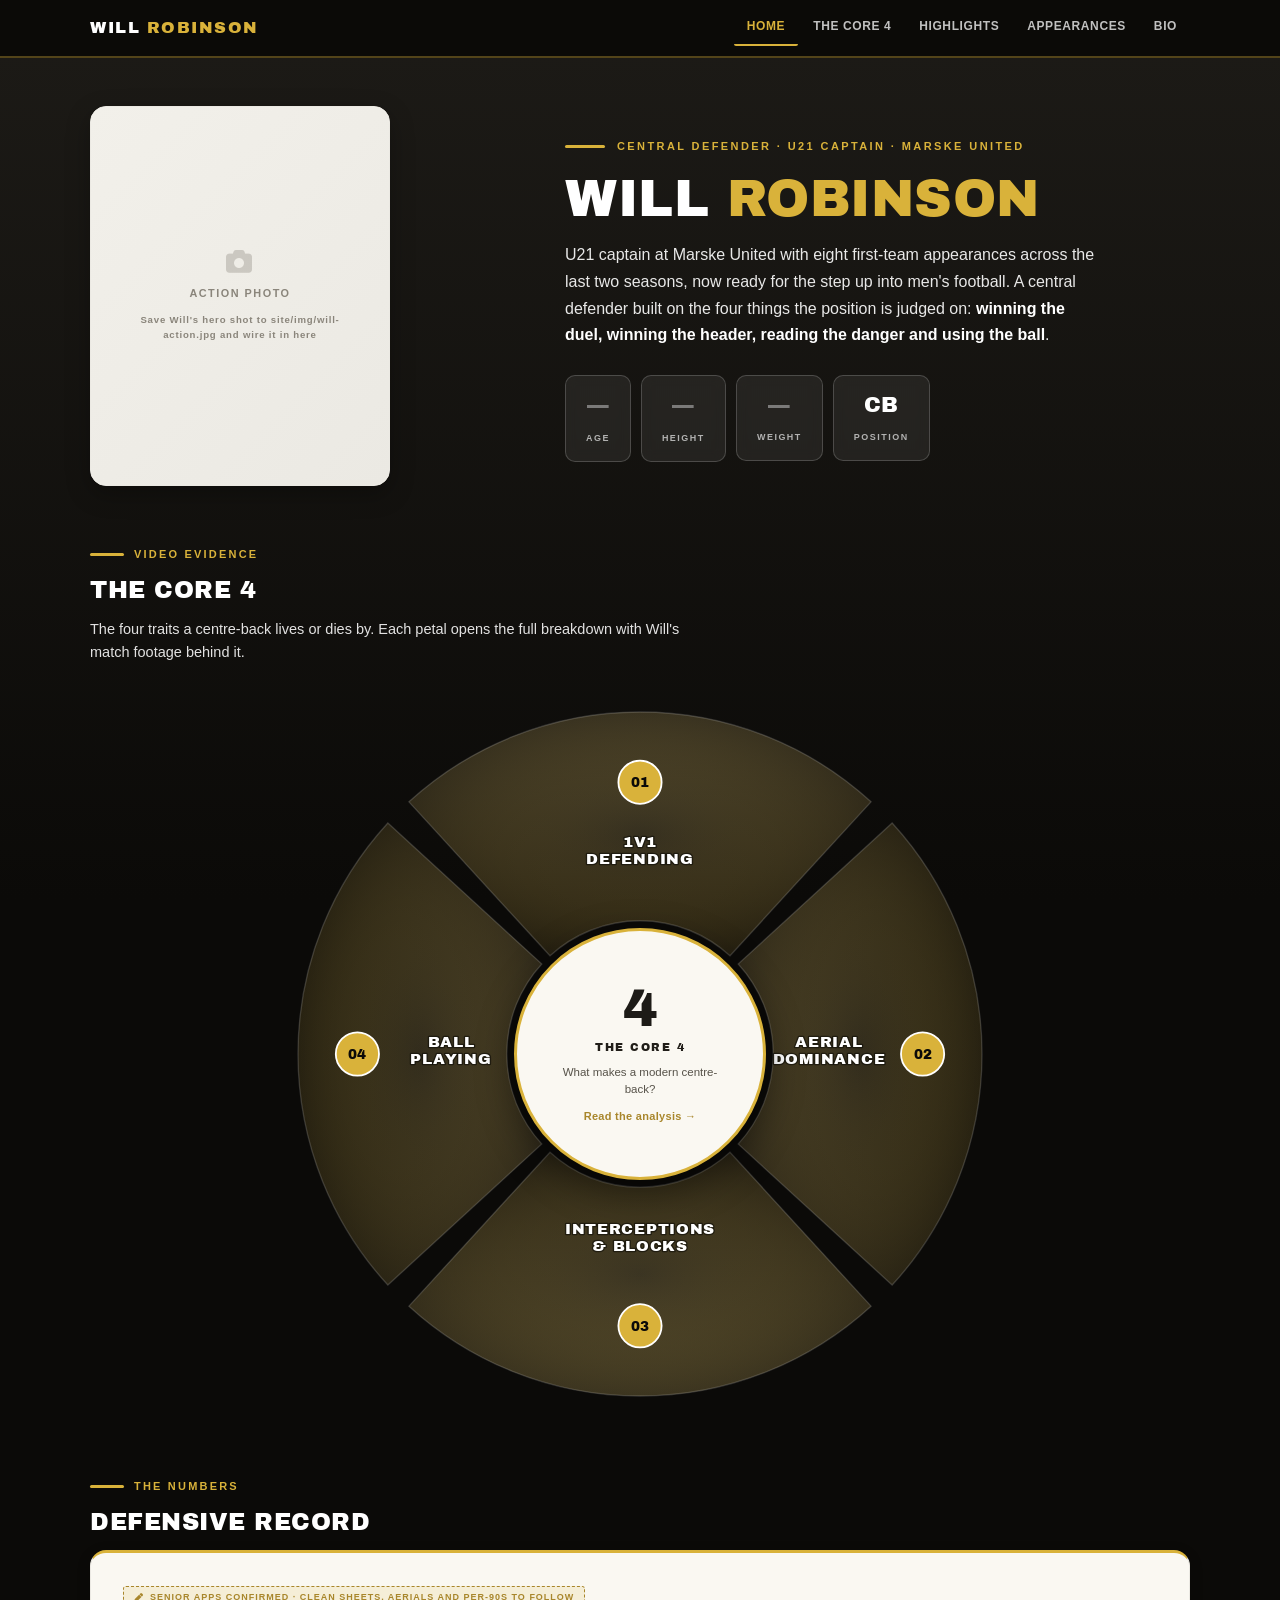
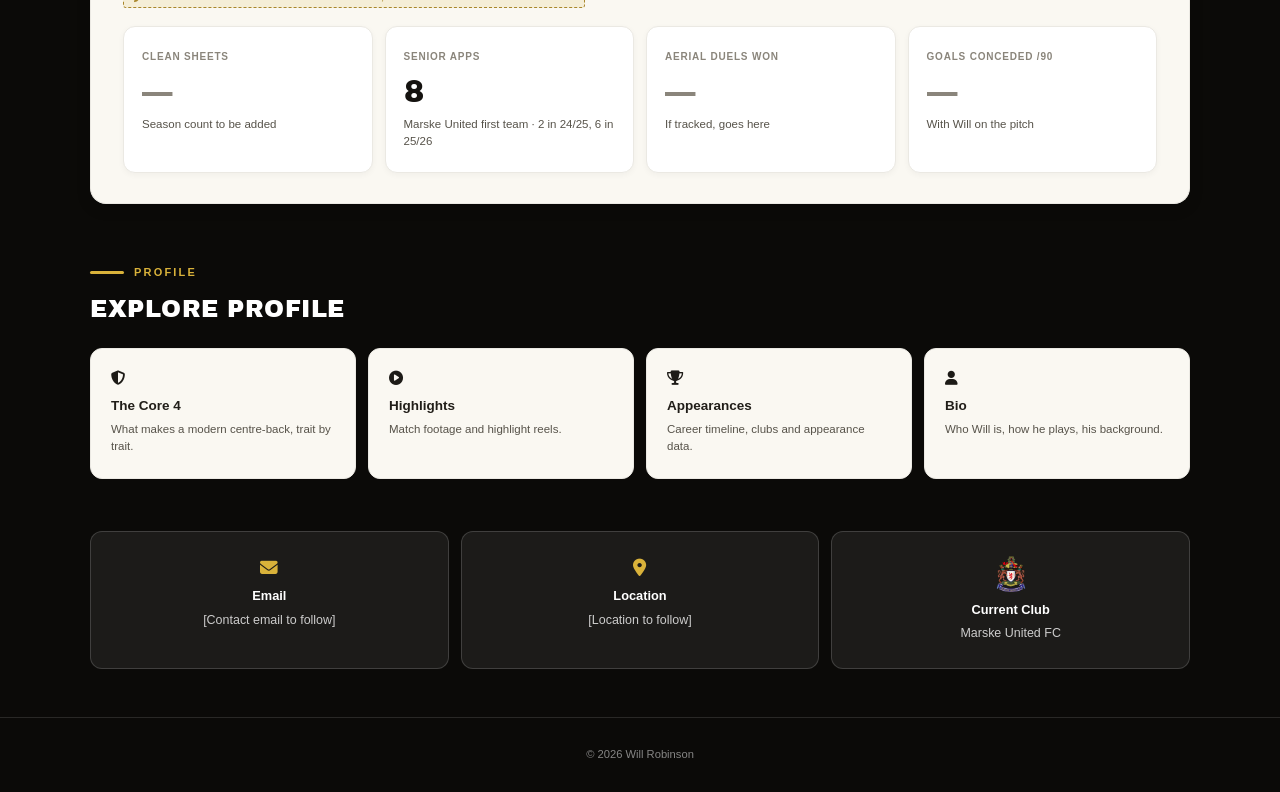
==== index.html @ 70f9f9ce "Will Robinson site — pages, styles and images" ====
<!DOCTYPE html>
<html lang="en">
<head>
  <meta charset="UTF-8">
  <meta name="viewport" content="width=device-width, initial-scale=1.0">
  <meta name="referrer" content="strict-origin-when-cross-origin">
  <title>Will Robinson — Central Defender | The Core 4</title>
  <link rel="preconnect" href="https://fonts.googleapis.com">
  <link rel="preconnect" href="https://fonts.gstatic.com" crossorigin>
  <link href="https://fonts.googleapis.com/css2?family=Archivo+Black&display=swap" rel="stylesheet">
  <link rel="stylesheet" href="https://cdnjs.cloudflare.com/ajax/libs/font-awesome/6.5.1/css/all.min.css">
  <link rel="stylesheet" href="styles.css">
  <style>
    /* ═══ HOME — page-specific ═══ */
    .page { max-width: 1180px; margin: 0 auto; padding: 48px 40px 0; }

    /* HERO — photo LEFT, text right (deliberately mirrored vs the usual) */
    .hero { margin-bottom: 52px; display: grid; grid-template-columns: 1fr 1.45fr; gap: 44px; align-items: center; }
    .hero-photo {
      aspect-ratio: 3/4; border-radius: 16px; overflow: hidden;
      background: var(--card); border: 1px solid var(--border-lt);
      box-shadow: 0 8px 24px rgba(0,0,0,0.28); max-height: 380px;
      justify-self: start; width: 100%; max-width: 300px;
    }
    .hero-eyebrow {
      display: inline-flex; align-items: center; gap: 12px;
      font-size: 11px; font-weight: 700; letter-spacing: 2.4px;
      color: var(--gold); text-transform: uppercase; margin-bottom: 16px;
    }
    .hero-eyebrow::before { content: ''; width: 40px; height: 3px; background: var(--gold); border-radius: 2px; }
    .hero h1 {
      font-family: var(--font-display);
      font-size: clamp(34px, 5.2vw, 52px); font-weight: 400;
      line-height: 1.04; color: #fff; text-transform: uppercase;
      letter-spacing: 0.5px; margin-bottom: 16px;
    }
    .hero h1 span { color: var(--gold); }
    .hero-sub { font-size: 16px; color: rgba(255,255,255,0.9); line-height: 1.68; margin-bottom: 26px; max-width: 540px; }
    .hero-sub strong { color: #fff; font-weight: 700; }
    .hero-stats {
      display: flex; gap: 10px; flex-wrap: wrap;
    }
    .hero-stat {
      background: rgba(255,255,255,0.07);
      border: 1px solid rgba(255,255,255,0.18);
      border-radius: 10px; padding: 12px 20px; text-align: center;
      backdrop-filter: blur(6px);
    }
    .hero-stat strong { display: block; font-family: var(--font-display); font-size: 1.35rem; font-weight: 400; color: #fff; }
    .hero-stat small { font-size: 0.56rem; color: rgba(255,255,255,0.65); text-transform: uppercase; letter-spacing: 1.5px; font-weight: 700; }
    .hero-stat.is-ph strong { color: rgba(255,255,255,0.4); }

    /* SECTION LABELS on dark */
    .on-dark-label {
      display: inline-flex; align-items: center; gap: 10px;
      font-size: 11px; font-weight: 700; letter-spacing: 2.2px;
      color: var(--gold); text-transform: uppercase; margin-bottom: 8px;
    }
    .on-dark-label::before { content: ''; width: 34px; height: 3px; background: var(--gold); border-radius: 2px; }
    .on-dark-h2 { font-family: var(--font-display); font-size: 24px; font-weight: 400; color: #fff; text-transform: uppercase; letter-spacing: 0.5px; margin-bottom: 8px; }
    .on-dark-p { font-size: 14.5px; color: rgba(255,255,255,0.88); line-height: 1.6; max-width: 620px; }

    /* ═══ THE CORE 4 HUB — four quadrant petals around a centre disc ═══ */
    .hub { position: relative; margin-bottom: 56px; }
    .hub-label { margin-bottom: 30px; }
    .hub-stage {
      position: relative; width: 100%; max-width: 720px;
      margin: 0 auto; aspect-ratio: 1 / 1;
    }
    .hub-svg { width: 100%; height: 100%; display: block; overflow: visible; }
    .hub-svg .petal { cursor: pointer; }
    .hub-svg .petal-fill { transition: opacity 0.22s ease; }
    .hub-svg .petal-stroke { stroke: rgba(255,255,255,0.16); stroke-width: 1.5; fill: none; transition: stroke 0.22s ease, stroke-width 0.22s ease; }
    .hub-svg .petal:hover .petal-fill { opacity: 0.85; }
    .hub-svg .petal:hover .petal-stroke { stroke: var(--gold); stroke-width: 3; }
    .hub-svg .petal-roundel { transition: transform 0.22s ease; transform-origin: center; transform-box: fill-box; }
    .hub-svg .petal:hover .petal-roundel { transform: scale(1.12); }
    .hub-svg .petal-title {
      font-family: var(--font-display);
      font-size: 17px; font-weight: 400;
      fill: #fff; text-transform: uppercase; letter-spacing: 0.8px;
      paint-order: stroke; stroke: rgba(10,9,6,0.55); stroke-width: 3; stroke-linejoin: round;
      pointer-events: none;
    }
    .hub-svg .petal-num {
      font-family: var(--font-display); font-size: 15px;
      fill: #0B0A08; pointer-events: none;
    }

    /* Centre disc — HTML overlay */
    .hub-center {
      position: absolute; top: 50%; left: 50%;
      transform: translate(-50%, -50%);
      width: 35%; aspect-ratio: 1 / 1;
      border-radius: 50%;
      background: var(--card);
      border: 3px solid var(--gold);
      box-shadow: 0 12px 38px rgba(0,0,0,0.4);
      display: flex; flex-direction: column;
      align-items: center; justify-content: center;
      text-align: center; padding: 5%;
      text-decoration: none; color: inherit;
      z-index: 5;
      transition: transform 0.2s ease, box-shadow 0.2s ease;
    }
    .hub-center:hover { transform: translate(-50%, -50%) scale(1.03); box-shadow: 0 16px 44px rgba(0,0,0,0.5); }
    .hub-center .num { font-family: var(--font-display); font-size: clamp(34px, 5.5vw, 52px); font-weight: 400; color: var(--coal); line-height: 1; margin-bottom: 4px; }
    .hub-center .lbl { font-family: var(--font-display); font-size: 11px; font-weight: 400; color: var(--text); text-transform: uppercase; letter-spacing: 1.5px; margin-bottom: 8px; }
    .hub-center .sub { font-size: 11.5px; color: var(--text-sec); line-height: 1.45; max-width: 92%; font-weight: 500; }
    .hub-center .cta { font-size: 11px; font-weight: 700; color: var(--gold-deep); margin-top: 10px; letter-spacing: 0.3px; }

    /* Mobile fallback — stacked tiles */
    .hub-mobile { display: none; }
    .hub-mobile .m-center {
      display: flex; flex-direction: column; align-items: center; gap: 6px;
      background: var(--card); border-radius: 12px; padding: 18px;
      text-decoration: none; color: inherit; text-align: center;
      border: 2px solid var(--gold); margin-bottom: 10px;
    }
    .hub-mobile .m-center .num { font-family: var(--font-display); font-size: 34px; color: var(--coal); line-height: 1; }
    .hub-mobile .m-center .lbl { font-family: var(--font-display); font-size: 11px; text-transform: uppercase; letter-spacing: 1.5px; color: var(--text); }
    .hub-mobile .m-center .cta { font-size: 11px; font-weight: 700; color: var(--gold-deep); }
    .hub-mobile-list { display: grid; gap: 10px; }
    .m-tile {
      display: flex; align-items: center; gap: 14px;
      background: var(--card); border: 1px solid var(--border-lt);
      border-radius: 12px; padding: 14px 16px;
      text-decoration: none; color: inherit;
    }
    .m-tile-num {
      flex-shrink: 0; width: 44px; height: 44px; border-radius: 50%;
      background: linear-gradient(135deg, var(--coal), var(--coal-mid));
      border: 2px solid var(--gold);
      color: #fff; font-family: var(--font-display); font-size: 15px;
      display: flex; align-items: center; justify-content: center;
    }
    .m-tile-body h3 { font-size: 13px; font-weight: 800; color: var(--text); margin-bottom: 2px; line-height: 1.3; }
    .m-tile-body p { font-size: 11px; color: var(--text-muted); line-height: 1.4; }

    /* NUMBERS PLACEHOLDER STRIP */
    .numbers-section { margin-bottom: 52px; }
    .numbers-card {
      background: var(--card); border: 1px solid var(--border-lt);
      border-top: 3px solid var(--gold);
      border-radius: 16px; padding: 30px 32px;
      box-shadow: 0 4px 14px rgba(0,0,0,0.18);
    }
    .numbers-grid { display: grid; grid-template-columns: repeat(4, 1fr); gap: 12px; margin-top: 18px; }

    /* EXPLORE */
    .explore { margin-bottom: 52px; }
    .explore-grid { display: grid; grid-template-columns: repeat(4, 1fr); gap: 12px; margin-top: 20px; }
    .explore-card {
      display: block; padding: 22px 20px; background: var(--card);
      border: 1px solid var(--border-lt); border-radius: 12px;
      text-decoration: none; color: inherit;
      transition: transform 0.16s ease, box-shadow 0.16s ease, border-color 0.16s ease;
    }
    .explore-card:hover { transform: translateY(-2px); box-shadow: 0 8px 22px rgba(0,0,0,0.22); border-color: var(--gold); }
    .explore-card i { color: var(--coal); font-size: 0.9rem; margin-bottom: 10px; display: block; }
    .explore-card h3 { font-size: 13.5px; font-weight: 800; color: var(--text); margin-bottom: 4px; }
    .explore-card p { font-size: 11.5px; color: var(--text-sec); line-height: 1.5; }

    /* CONTACT */
    .contact-row { display: grid; grid-template-columns: repeat(3, 1fr); gap: 12px; margin-bottom: 48px; }

    /* RESPONSIVE */
    @media (max-width: 900px) {
      .hero { grid-template-columns: 1fr; }
      .hero-photo { max-width: 260px; justify-self: center; }
      .explore-grid { grid-template-columns: repeat(2, 1fr); }
      .numbers-grid { grid-template-columns: repeat(2, 1fr); }
      .contact-row { grid-template-columns: 1fr; }
      .page { padding: 40px 22px 0; }
    }
    @media (max-width: 680px) {
      .hub-svg .petal-title { font-size: 15px; }
    }
    @media (max-width: 560px) {
      .hub-stage { display: none; }
      .hub-mobile { display: block; }
      .explore-grid { grid-template-columns: 1fr; }
      .numbers-grid { grid-template-columns: repeat(2, 1fr); }
    }
  </style>
</head>
<body>

<!-- NAV -->
<nav class="nav">
  <div class="wrap">
    <a href="index.html" class="nav-brand">Will <em>Robinson</em></a>
    <button class="nav-ham" id="navHam"><i class="fas fa-bars"></i></button>
    <ul class="nav-links" id="navLinks">
      <li><a href="index.html" class="on">Home</a></li>
      <li><a href="centre-back.html">The Core 4</a></li>
      <li><a href="highlights.html">Highlights</a></li>
      <li><a href="appearances.html">Appearances</a></li>
      <li><a href="bio.html">Bio</a></li>
    </ul>
  </div>
</nav>

<div class="page">

  <!-- HERO -->
  <div class="hero fi">
    <div class="hero-photo">
      <div class="ph-media" style="width:100%;height:100%;border-radius:0;border:none;">
        <i class="fas fa-camera"></i>
        <span>Action photo</span>
        <small>Save Will's hero shot to site/img/will-action.jpg and wire it in here</small>
      </div>
    </div>
    <div>
      <div class="hero-eyebrow">Central Defender &middot; U21 Captain &middot; Marske United</div>
      <h1>Will <span>Robinson</span></h1>
      <p class="hero-sub">U21 captain at Marske United with eight first-team appearances across the last two seasons, now ready for the step up into men's football. A central defender built on the four things the position is judged on: <strong>winning the duel, winning the header, reading the danger and using the ball</strong>.</p>
      <div class="hero-stats">
        <div class="hero-stat is-ph"><strong>—</strong><small>Age</small></div>
        <div class="hero-stat is-ph"><strong>—</strong><small>Height</small></div>
        <div class="hero-stat is-ph"><strong>—</strong><small>Weight</small></div>
        <div class="hero-stat"><strong>CB</strong><small>Position</small></div>
      </div>
    </div>
  </div>

  <!-- HUB: THE CORE 4 -->
  <div class="hub">
    <div class="hub-label">
      <div class="on-dark-label">Video Evidence</div>
      <h2 class="on-dark-h2">The Core 4</h2>
      <p class="on-dark-p">The four traits a centre-back lives or dies by. Each petal opens the full breakdown with Will's match footage behind it.</p>
    </div>

    <!-- Desktop / tablet: 4-quadrant SVG hub -->
    <div class="hub-stage fi">
      <svg class="hub-svg" viewBox="0 0 800 800" xmlns="http://www.w3.org/2000/svg" role="img" aria-label="The Core 4 hub">
        <defs>
          <linearGradient id="pg-1" x1="0" y1="0" x2="0" y2="1">
            <stop offset="0%" stop-color="#33302A"/><stop offset="100%" stop-color="#14120F"/>
          </linearGradient>
          <linearGradient id="pg-2" x1="0" y1="0" x2="1" y2="0">
            <stop offset="0%" stop-color="#2B2823" stop-opacity="1"/><stop offset="100%" stop-color="#141310"/>
          </linearGradient>
          <linearGradient id="pg-3" x1="0" y1="1" x2="0" y2="0">
            <stop offset="0%" stop-color="#383429" stop-opacity="1"/><stop offset="100%" stop-color="#1B1916"/>
          </linearGradient>
          <linearGradient id="pg-4" x1="1" y1="0" x2="0" y2="0">
            <stop offset="0%" stop-color="#2B2823"/><stop offset="100%" stop-color="#141310"/>
          </linearGradient>
          <radialGradient id="petal-glow" cx="50%" cy="50%" r="70%">
            <stop offset="0%" stop-color="#D9B23A" stop-opacity="0.10"/>
            <stop offset="100%" stop-color="#050403" stop-opacity="0.55"/>
          </radialGradient>
        </defs>
        <g class="petals">
          <!-- 01 · 1v1 DEFENDING — top -->
          <a href="centre-back.html#t1" class="petal" aria-label="1v1 Defending — read the analysis">
            <path d="M 300.01 290.88 A 148 148 0 0 1 499.99 290.88 L 656.72 119.83 A 380 380 0 0 0 143.28 119.83 Z" fill="url(#pg-1)" class="petal-fill"/>
            <path d="M 300.01 290.88 A 148 148 0 0 1 499.99 290.88 L 656.72 119.83 A 380 380 0 0 0 143.28 119.83 Z" fill="url(#petal-glow)"/>
            <path d="M 300.01 290.88 A 148 148 0 0 1 499.99 290.88 L 656.72 119.83 A 380 380 0 0 0 143.28 119.83 Z" class="petal-stroke"/>
            <g transform="translate(400 98)"><g class="petal-roundel"><circle r="24" fill="#D9B23A" stroke="#fff" stroke-width="2"/><text class="petal-num" text-anchor="middle" dy="5.5">01</text></g></g>
            <text x="400" y="170" class="petal-title" text-anchor="middle"><tspan x="400" dy="0">1v1</tspan><tspan x="400" dy="19">Defending</tspan></text>
          </a>
          <!-- 02 · AERIAL DOMINANCE — right -->
          <a href="centre-back.html#t2" class="petal" aria-label="Aerial Dominance — read the analysis">
            <path d="M 509.12 300.01 A 148 148 0 0 1 509.12 499.99 L 680.17 656.72 A 380 380 0 0 0 680.17 143.28 Z" fill="url(#pg-2)" class="petal-fill"/>
            <path d="M 509.12 300.01 A 148 148 0 0 1 509.12 499.99 L 680.17 656.72 A 380 380 0 0 0 680.17 143.28 Z" fill="url(#petal-glow)"/>
            <path d="M 509.12 300.01 A 148 148 0 0 1 509.12 499.99 L 680.17 656.72 A 380 380 0 0 0 680.17 143.28 Z" class="petal-stroke"/>
            <g transform="translate(714 400)"><g class="petal-roundel"><circle r="24" fill="#D9B23A" stroke="#fff" stroke-width="2"/><text class="petal-num" text-anchor="middle" dy="5.5">02</text></g></g>
            <text x="610" y="392" class="petal-title" text-anchor="middle"><tspan x="610" dy="0">Aerial</tspan><tspan x="610" dy="19">Dominance</tspan></text>
          </a>
          <!-- 03 · INTERCEPTIONS & BLOCKS — bottom -->
          <a href="centre-back.html#t3" class="petal" aria-label="Interceptions and Blocks — read the analysis">
            <path d="M 499.99 509.12 A 148 148 0 0 1 300.01 509.12 L 143.28 680.17 A 380 380 0 0 0 656.72 680.17 Z" fill="url(#pg-3)" class="petal-fill"/>
            <path d="M 499.99 509.12 A 148 148 0 0 1 300.01 509.12 L 143.28 680.17 A 380 380 0 0 0 656.72 680.17 Z" fill="url(#petal-glow)"/>
            <path d="M 499.99 509.12 A 148 148 0 0 1 300.01 509.12 L 143.28 680.17 A 380 380 0 0 0 656.72 680.17 Z" class="petal-stroke"/>
            <g transform="translate(400 702)"><g class="petal-roundel"><circle r="24" fill="#D9B23A" stroke="#fff" stroke-width="2"/><text class="petal-num" text-anchor="middle" dy="5.5">03</text></g></g>
            <text x="400" y="600" class="petal-title" text-anchor="middle"><tspan x="400" dy="0">Interceptions</tspan><tspan x="400" dy="19">&amp; Blocks</tspan></text>
          </a>
          <!-- 04 · BALL-PLAYING — left -->
          <a href="centre-back.html#t4" class="petal" aria-label="Ball-Playing — read the analysis">
            <path d="M 290.88 499.99 A 148 148 0 0 1 290.88 300.01 L 119.83 143.28 A 380 380 0 0 0 119.83 656.72 Z" fill="url(#pg-4)" class="petal-fill"/>
            <path d="M 290.88 499.99 A 148 148 0 0 1 290.88 300.01 L 119.83 143.28 A 380 380 0 0 0 119.83 656.72 Z" fill="url(#petal-glow)"/>
            <path d="M 290.88 499.99 A 148 148 0 0 1 290.88 300.01 L 119.83 143.28 A 380 380 0 0 0 119.83 656.72 Z" class="petal-stroke"/>
            <g transform="translate(86 400)"><g class="petal-roundel"><circle r="24" fill="#D9B23A" stroke="#fff" stroke-width="2"/><text class="petal-num" text-anchor="middle" dy="5.5">04</text></g></g>
            <text x="190" y="392" class="petal-title" text-anchor="middle"><tspan x="190" dy="0">Ball</tspan><tspan x="190" dy="19">Playing</tspan></text>
          </a>
        </g>
      </svg>

      <!-- Centre disc -->
      <a href="centre-back.html" class="hub-center">
        <div class="num">4</div>
        <div class="lbl">The Core 4</div>
        <div class="sub">What makes a modern centre-back?</div>
        <div class="cta">Read the analysis →</div>
      </a>
    </div>

    <!-- Mobile fallback -->
    <div class="hub-mobile">
      <a href="centre-back.html" class="m-center">
        <div class="num">4</div>
        <div class="lbl">The Core 4</div>
        <div class="cta">Read the analysis →</div>
      </a>
      <div class="hub-mobile-list">
        <a href="centre-back.html#t1" class="m-tile">
          <div class="m-tile-num">01</div>
          <div class="m-tile-body"><h3>1v1 Defending</h3><p>Win the duel, force it wide</p></div>
        </a>
        <a href="centre-back.html#t2" class="m-tile">
          <div class="m-tile-num">02</div>
          <div class="m-tile-body"><h3>Aerial Dominance</h3><p>First to the ball in both boxes</p></div>
        </a>
        <a href="centre-back.html#t3" class="m-tile">
          <div class="m-tile-num">03</div>
          <div class="m-tile-body"><h3>Interceptions &amp; Blocks</h3><p>Read danger early, kill it</p></div>
        </a>
        <a href="centre-back.html#t4" class="m-tile">
          <div class="m-tile-num">04</div>
          <div class="m-tile-body"><h3>Ball-Playing</h3><p>Break the first line from the back</p></div>
        </a>
      </div>
    </div>
  </div>

  <!-- NUMBERS — placeholder strip -->
  <div class="numbers-section fi">
    <div class="on-dark-label">The Numbers</div>
    <h2 class="on-dark-h2">Defensive Record</h2>
    <div class="numbers-card">
      <span class="ph-chip"><i class="fas fa-pen"></i> Senior apps confirmed &middot; clean sheets, aerials and per-90s to follow</span>
      <div class="numbers-grid">
        <div class="stat-card">
          <div class="s-label">Clean Sheets</div>
          <div class="s-val ph-val">—</div>
          <div class="s-detail">Season count to be added</div>
        </div>
        <div class="stat-card">
          <div class="s-label">Senior Apps</div>
          <div class="s-val">8</div>
          <div class="s-detail">Marske United first team &middot; 2 in 24/25, 6 in 25/26</div>
        </div>
        <div class="stat-card">
          <div class="s-label">Aerial Duels Won</div>
          <div class="s-val ph-val">—</div>
          <div class="s-detail">If tracked, goes here</div>
        </div>
        <div class="stat-card">
          <div class="s-label">Goals Conceded /90</div>
          <div class="s-val ph-val">—</div>
          <div class="s-detail">With Will on the pitch</div>
        </div>
      </div>
    </div>
  </div>

  <!-- EXPLORE -->
  <div class="explore fi">
    <div class="on-dark-label">Profile</div>
    <h2 class="on-dark-h2">Explore Profile</h2>
    <div class="explore-grid">
      <a href="centre-back.html" class="explore-card">
        <i class="fas fa-shield-halved"></i>
        <h3>The Core 4</h3>
        <p>What makes a modern centre-back, trait by trait.</p>
      </a>
      <a href="highlights.html" class="explore-card">
        <i class="fas fa-play-circle"></i>
        <h3>Highlights</h3>
        <p>Match footage and highlight reels.</p>
      </a>
      <a href="appearances.html" class="explore-card">
        <i class="fas fa-trophy"></i>
        <h3>Appearances</h3>
        <p>Career timeline, clubs and appearance data.</p>
      </a>
      <a href="bio.html" class="explore-card">
        <i class="fas fa-user"></i>
        <h3>Bio</h3>
        <p>Who Will is, how he plays, his background.</p>
      </a>
    </div>
  </div>

  <!-- CONTACT -->
  <div class="contact-row fi">
    <div class="contact-card">
      <i class="fas fa-envelope"></i>
      <h4>Email</h4>
      <p>[Contact email to follow]</p>
    </div>
    <div class="contact-card">
      <i class="fas fa-map-marker-alt"></i>
      <h4>Location</h4>
      <p>[Location to follow]</p>
    </div>
    <div class="contact-card">
      <img src="img/badge-marske.png" alt="Marske United FC crest" style="width: 36px; height: 36px; object-fit: contain; margin: 0 auto 8px;">
      <h4>Current Club</h4>
      <p>Marske United FC</p>
    </div>
  </div>

</div>

<footer class="foot">
  <div class="wrap"><p>&copy; 2026 Will Robinson</p></div>
</footer>

<script>
const ham = document.getElementById('navHam');
const links = document.getElementById('navLinks');
if (ham) {
  ham.addEventListener('click', () => links.classList.toggle('on'));
  links.querySelectorAll('a').forEach(a => a.addEventListener('click', () => links.classList.remove('on')));
}
document.querySelectorAll('.fi').forEach(el => {
  new IntersectionObserver((entries, obs) => {
    entries.forEach(e => { if (e.isIntersecting) { e.target.classList.add('vis'); obs.unobserve(e.target); } });
  }, { threshold: 0.1, rootMargin: '0px 0px -50px 0px' }).observe(el);
});
</script>
</body>
</html>
---- styles.css ----
/* ══════════════════════════════════════════════
   WILL ROBINSON — CENTRAL DEFENDER SHOWCASE
   Black & Gold Theme — Shared Stylesheet
   ══════════════════════════════════════════════ */
*, *::before, *::after { margin: 0; padding: 0; box-sizing: border-box; }

:root {
  --coal: #1D1B17;
  --coal-deep: #0B0A08;
  --coal-mid: #14120F;
  --coal-pale: #E6E3DC;
  --gold: #D9B23A;
  --gold-deep: #A8862B;
  --gold-pale: rgba(217,178,58,0.14);
  --white: #ffffff;
  --card: #FAF8F2;
  --text: #211E19;
  --text-sec: #57534A;
  --text-muted: #8A857B;
  --border: #DCD9D2;
  --border-lt: #EBE9E3;
  --glass-border: rgba(255,255,255,0.15);
  --font: 'Segoe UI', -apple-system, BlinkMacSystemFont, Helvetica, Arial, sans-serif;
  --font-display: 'Archivo Black', sans-serif;
}

html { scroll-behavior: smooth; }
body {
  font-family: var(--font);
  background-color: var(--coal-deep);
  background-image: linear-gradient(180deg, var(--coal) 0%, var(--coal-deep) 100%);
  background-attachment: fixed;
  color: var(--text);
  line-height: 1.6;
  -webkit-font-smoothing: antialiased;
  -moz-osx-font-smoothing: grayscale;
  min-height: 100vh;
}
img { display: block; max-width: 100%; height: auto; }
a { color: var(--coal); text-decoration: none; transition: color 0.2s; }
a:hover { color: var(--coal-mid); }

/* ═══ LAYOUT ═══ */
.wrap { max-width: 1180px; margin: 0 auto; padding: 0 40px; }
.wrap-sm { max-width: 780px; margin: 0 auto; padding: 0 40px; }

/* ═══ NAV ═══ */
.nav {
  position: sticky; top: 0; z-index: 100;
  background: rgba(10,9,7,0.92);
  backdrop-filter: blur(16px);
  border-bottom: 2px solid rgba(217,178,58,0.35);
  height: 58px;
}
.nav .wrap {
  display: flex; align-items: center; justify-content: space-between; height: 100%;
}
.nav-brand {
  font-family: var(--font-display);
  font-size: 1.02rem; font-weight: 400;
  color: #fff; text-decoration: none;
  text-transform: uppercase; letter-spacing: 1.5px;
}
.nav-brand em {
  font-style: normal; color: var(--gold);
}
.nav-links { display: flex; gap: 2px; list-style: none; }
.nav-links a {
  display: block; padding: 7px 13px;
  font-size: 0.75rem; font-weight: 600;
  color: rgba(255,255,255,0.75); text-decoration: none;
  border-radius: 2px; transition: all 0.15s;
  text-transform: uppercase; letter-spacing: 0.6px;
  border-bottom: 2px solid transparent;
}
.nav-links a:hover { color: #fff; background: rgba(255,255,255,0.08); }
.nav-links a.on { color: var(--gold); border-bottom-color: var(--gold); background: none; }
.nav-ham {
  display: none; background: none; border: none;
  color: #fff; font-size: 1.2rem; cursor: pointer;
  width: 40px; height: 40px; align-items: center; justify-content: center;
}

/* ═══ PAGE HEADER ═══ */
.pg-header {
  padding: 52px 0 26px;
}
.pg-label {
  display: inline-flex; align-items: center; gap: 10px;
  font-size: 0.68rem; font-weight: 800;
  color: var(--gold); text-transform: uppercase; letter-spacing: 2.4px;
  margin-bottom: 16px;
}
.pg-label::before {
  content: ''; width: 34px; height: 3px;
  background: var(--gold); border-radius: 2px;
}
.pg-header h1 {
  font-family: var(--font-display);
  font-size: clamp(1.7rem, 3.6vw, 2.6rem);
  font-weight: 400; color: #fff;
  text-transform: uppercase; line-height: 1.12;
  margin-bottom: 14px; letter-spacing: 0.5px;
}
.pg-header p {
  color: rgba(255,255,255,0.85); font-size: 0.95rem;
  line-height: 1.75; max-width: 640px;
}

/* ═══ SECTIONS — cream card panels on the black ═══ */
.sec { padding: 0; }
.sec > .wrap,
.sec > .wrap-sm {
  background: var(--card);
  border: 1px solid var(--border-lt);
  border-top: 3px solid var(--gold);
  border-radius: 16px;
  padding: 48px 40px;
  margin-top: 18px;
  box-shadow: 0 4px 14px rgba(0,0,0,0.18);
}
.sec-label {
  display: inline-flex; align-items: center; gap: 10px;
  font-size: 11px; font-weight: 800;
  color: var(--gold-deep); text-transform: uppercase;
  letter-spacing: 2.2px; margin-bottom: 10px;
}
.sec-label::before {
  content: ''; width: 26px; height: 3px;
  background: var(--gold); border-radius: 2px;
}
.sec-title {
  font-family: var(--font-display);
  font-size: clamp(1.35rem, 2.6vw, 1.8rem);
  font-weight: 400; color: var(--text);
  text-transform: uppercase; letter-spacing: 0.3px;
  line-height: 1.15; margin-bottom: 12px;
}
.sec-sub {
  color: var(--text-sec); font-size: 0.92rem;
  line-height: 1.7; max-width: 620px; margin-bottom: 34px;
}

/* ═══ GRIDS ═══ */
.g2 { display: grid; grid-template-columns: repeat(2, 1fr); gap: 20px; }
.g3 { display: grid; grid-template-columns: repeat(3, 1fr); gap: 20px; }
.g4 { display: grid; grid-template-columns: repeat(4, 1fr); gap: 16px; }

/* ═══ CARDS ═══ */
.card {
  background: var(--white); border: 1px solid var(--border-lt);
  border-radius: 12px; padding: 24px;
  box-shadow: 0 2px 8px rgba(0,0,0,0.05);
  transition: transform 0.16s, box-shadow 0.16s;
}
.card:hover { transform: translateY(-2px); box-shadow: 0 6px 18px rgba(0,0,0,0.09); }

/* ═══ STAT CARDS ═══ */
.stat-card {
  background: var(--white); border: 1px solid var(--border-lt);
  border-radius: 12px; padding: 22px 18px;
  box-shadow: 0 2px 6px rgba(0,0,0,0.04);
  transition: transform 0.16s, box-shadow 0.16s;
}
.stat-card:hover { transform: translateY(-2px); box-shadow: 0 6px 18px rgba(0,0,0,0.08); }
.stat-card .s-label {
  font-size: 10px; color: var(--text-muted); font-weight: 700;
  text-transform: uppercase; letter-spacing: 0.8px; margin-bottom: 12px;
}
.stat-card .s-val {
  font-family: var(--font-display);
  font-size: 1.9rem; font-weight: 400;
  color: var(--coal-mid); line-height: 1;
}
.stat-card .s-detail {
  font-size: 0.72rem; color: var(--text-sec);
  margin-top: 8px; line-height: 1.5;
}

/* ═══ BADGES ═══ */
.badge {
  display: inline-block; padding: 2px 8px;
  border-radius: 3px; font-size: 9px;
  font-weight: 800; text-transform: uppercase;
  letter-spacing: 0.5px;
}
.badge-gold { background: var(--gold-pale); color: var(--gold-deep); }
.badge-dark { background: rgba(33,30,25,0.08); color: var(--coal); }

/* ═══ PLACEHOLDER SYSTEM ═══
   Everything not yet real is visibly marked. Nothing fake-real. */
.ph-chip {
  display: inline-flex; align-items: center; gap: 6px;
  padding: 3px 10px; border-radius: 3px;
  background: var(--gold-pale); color: var(--gold-deep);
  border: 1px dashed var(--gold-deep);
  font-size: 9px; font-weight: 800;
  text-transform: uppercase; letter-spacing: 1px;
}
.ph-block {
  border: 2px dashed var(--border);
  border-radius: 12px;
  background: repeating-linear-gradient(-45deg, rgba(0,0,0,0.015), rgba(0,0,0,0.015) 12px, transparent 12px, transparent 24px);
  padding: 26px 24px;
  color: var(--text-muted);
}
.ph-block .ph-chip { margin-bottom: 12px; }
.ph-block p { font-size: 0.85rem; line-height: 1.7; color: var(--text-sec); }
.ph-block p + p { margin-top: 10px; }
.ph-media {
  position: relative;
  border: 2px dashed var(--border);
  border-radius: 12px;
  background: linear-gradient(135deg, #F2F0EA, #EBE9E3);
  display: flex; align-items: center; justify-content: center;
  flex-direction: column; gap: 10px; text-align: center;
  color: var(--text-muted); padding: 24px;
  font-size: 0.68rem; text-transform: uppercase;
  letter-spacing: 1.5px; font-weight: 700;
}
.ph-media i { font-size: 1.6rem; opacity: 0.35; }
.ph-media small { font-size: 0.6rem; letter-spacing: 0.8px; text-transform: none; font-weight: 600; color: var(--text-muted); }
.ph-val { color: var(--text-muted) !important; }

/* ═══ NATIVE VIDEO — click-to-play ═══ */
.nv-frame {
  position: relative; aspect-ratio: 16/9;
  border-radius: 12px; overflow: hidden;
  background: #000; cursor: pointer;
}
.nv-poster { width: 100%; height: 100%; object-fit: cover; display: block; transition: opacity 0.3s, transform 0.3s; }
.nv-frame:hover .nv-poster { opacity: 0.92; transform: scale(1.01); }
.nv-tag {
  position: absolute; top: 12px; right: 12px;
  padding: 4px 10px; border-radius: 4px;
  background: rgba(0,0,0,0.72); color: #fff;
  font-size: 11px; font-weight: 800; letter-spacing: 0.6px;
}
.nv-play {
  position: absolute; top: 50%; left: 50%;
  transform: translate(-50%, -50%);
  width: 74px; height: 74px; border-radius: 50%;
  background: rgba(11,10,8,0.85); border: 3px solid var(--gold);
  display: flex; align-items: center; justify-content: center;
  transition: transform 0.2s, background 0.2s;
  box-shadow: 0 8px 24px rgba(0,0,0,0.45);
}
.nv-frame:hover .nv-play { transform: translate(-50%, -50%) scale(1.08); background: var(--gold); }
.nv-play i { color: #fff; font-size: 1.4rem; margin-left: 4px; transition: color 0.2s; }
.nv-frame:hover .nv-play i { color: var(--coal-deep); }
.nv-frame video { width: 100%; height: 100%; display: block; background: #000; }

/* ═══ TABLES ═══ */
.tbl {
  width: 100%; border-collapse: collapse;
  font-size: 0.85rem;
  background: var(--white);
  border-radius: 12px;
  overflow: hidden;
  box-shadow: 0 2px 6px rgba(0,0,0,0.04);
}
.tbl th {
  text-align: left; font-size: 0.62rem; font-weight: 700;
  text-transform: uppercase; letter-spacing: 1px;
  color: var(--text-muted); padding: 14px 16px;
  border-bottom: 2px solid var(--border);
}
.tbl td {
  padding: 14px 16px; border-bottom: 1px solid var(--border-lt);
  color: var(--text-sec);
}
.tbl tbody tr:hover td { background: rgba(14,77,58,0.03); }

/* ═══ CAREER STACK — season-grouped placeholders ═══ */
.cstack { display: flex; flex-direction: column; margin-top: 28px; }
.cseason {
  display: grid;
  grid-template-columns: 160px 1fr;
  gap: 24px;
  padding: 22px 0;
  border-top: 1px solid var(--border-lt);
}
.cseason:first-child { border-top: none; padding-top: 0; }
.cseason-label {
  align-self: start;
  display: flex; flex-direction: column; gap: 6px;
}
.cseason-year {
  font-family: var(--font-display);
  font-size: 1.4rem; font-weight: 400;
  color: var(--coal-mid); line-height: 1;
}
.cseason-tag {
  display: inline-block; padding: 3px 8px;
  font-size: 9.5px; font-weight: 800;
  text-transform: uppercase; letter-spacing: 0.8px;
  border-radius: 3px; width: fit-content;
  background: var(--gold-pale); color: var(--gold-deep);
}
.cseason-clubs { display: flex; flex-direction: column; gap: 10px; }
.club-card {
  background: var(--white); border: 1px solid var(--border-lt);
  border-left: 4px solid var(--gold);
  border-radius: 10px; padding: 16px 18px;
  display: flex; flex-direction: column; gap: 8px;
}
.club-head { display: flex; align-items: center; gap: 12px; }
.club-crest { width: 44px; height: 44px; object-fit: contain; flex-shrink: 0; }
.club-name { font-size: 0.95rem; font-weight: 800; color: var(--text); line-height: 1.25; }
.club-level {
  font-size: 9.5px; font-weight: 800;
  text-transform: uppercase; letter-spacing: 0.8px;
  color: var(--text-muted);
}
.club-card-body {
  display: flex; gap: 18px;
  border-top: 1px dashed var(--border-lt);
  padding-top: 8px;
}
.club-stat { display: flex; flex-direction: column; gap: 1px; }
.club-stat-val { font-family: var(--font-display); font-size: 1.05rem; font-weight: 400; color: var(--coal-mid); line-height: 1.2; }
.club-stat-lbl { font-size: 8.5px; font-weight: 700; color: var(--text-muted); text-transform: uppercase; letter-spacing: 0.5px; }

/* ═══ CONTACT CARDS ═══ */
.contact-card {
  background: rgba(255,255,255,0.07); border: 1px solid rgba(255,255,255,0.16);
  border-radius: 12px; padding: 24px; text-align: center;
}
.contact-card i { font-size: 1.1rem; color: var(--gold); margin-bottom: 10px; }
.contact-card h4 { font-size: 0.8rem; font-weight: 700; color: #fff; margin-bottom: 4px; }
.contact-card p { font-size: 0.78rem; color: rgba(255,255,255,0.78); }
.contact-card a { color: var(--gold); }
.contact-card a:hover { color: #fff; }

/* ═══ FOOTER ═══ */
.foot {
  padding: 28px 0;
  margin-top: 26px;
  border-top: 1px solid rgba(255,255,255,0.12);
  text-align: center;
}
.foot p { font-size: 0.7rem; color: rgba(255,255,255,0.5); }

/* ═══ RESPONSIVE ═══ */
@media (max-width: 1024px) {
  .g3 { grid-template-columns: repeat(2, 1fr); }
  .g4 { grid-template-columns: repeat(2, 1fr); }
}
@media (max-width: 768px) {
  .nav-links { display: none; }
  .nav-links.on {
    display: flex; flex-direction: column; position: absolute;
    top: 58px; left: 0; right: 0;
    background: rgba(10,9,7,0.97);
    backdrop-filter: blur(16px);
    padding: 8px 16px;
    border-bottom: 1px solid rgba(217,178,58,0.35);
    z-index: 99;
  }
  .nav-links.on a { padding: 12px 16px; font-size: 0.82rem; border-bottom: none; }
  .nav-links.on a.on { background: rgba(255,255,255,0.08); }
  .nav-ham { display: flex; }
  .sec > .wrap,
  .sec > .wrap-sm { padding: 32px 22px; }
  .pg-header { padding: 36px 0 18px; }
  .g2, .g3, .g4 { grid-template-columns: 1fr; }
  .wrap { padding: 0 22px; }
  .cseason { grid-template-columns: 1fr; gap: 12px; }
}

/* ═══ ANIMATIONS ═══ */
.fi {
  opacity: 0; transform: translateY(14px);
  transition: opacity 0.45s ease, transform 0.45s ease;
}
.fi.vis { opacity: 1; transform: translateY(0); }
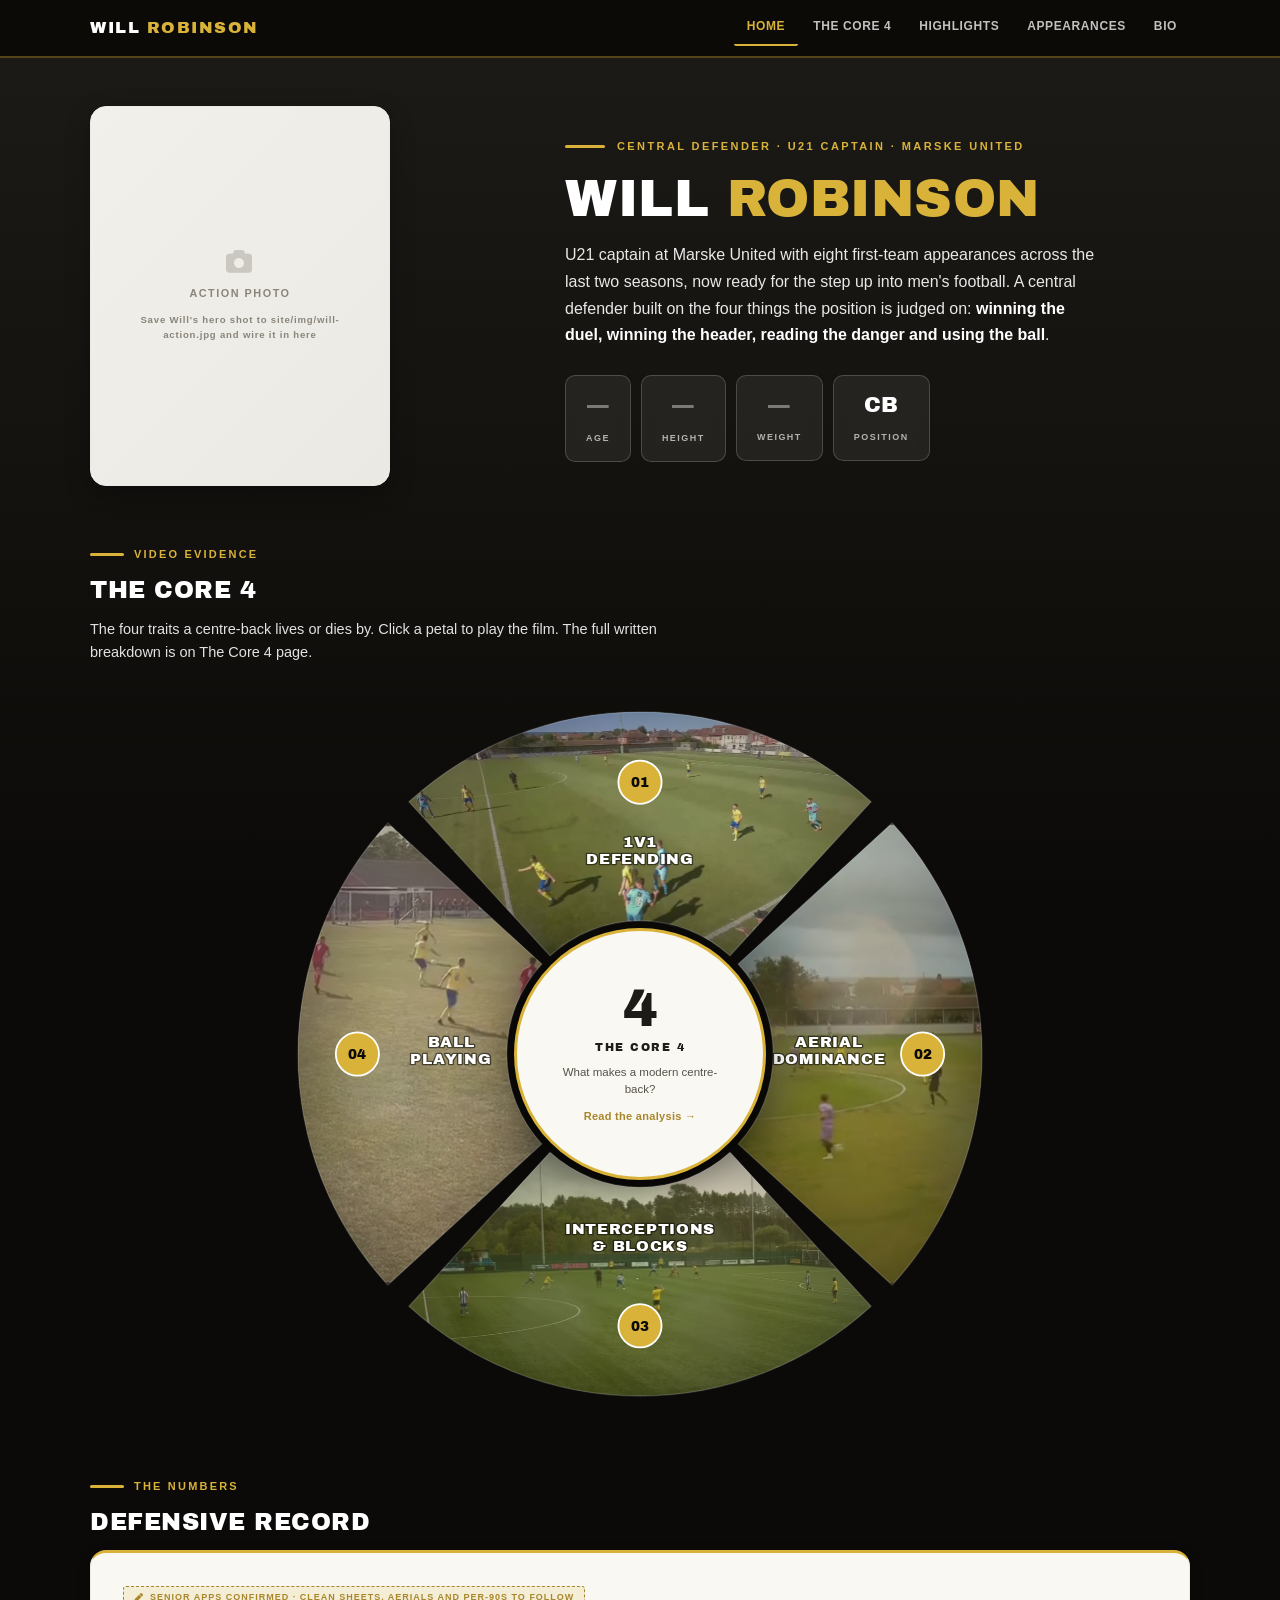
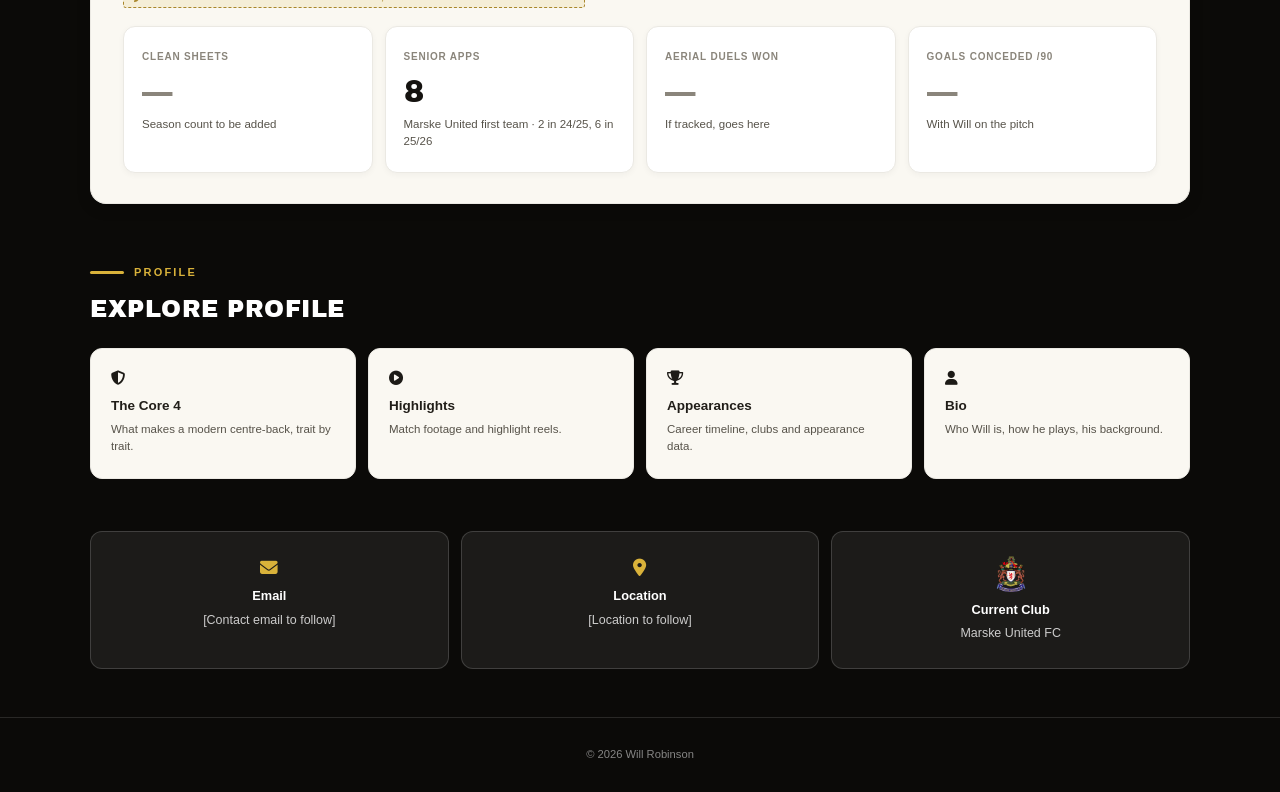
==== commit 2058b5c7: "petals" ====
--- a/index.html
+++ b/index.html
@@ -127,12 +127,23 @@
       border-radius: 12px; padding: 14px 16px;
       text-decoration: none; color: inherit;
     }
-    .m-tile-num {
-      flex-shrink: 0; width: 44px; height: 44px; border-radius: 50%;
-      background: linear-gradient(135deg, var(--coal), var(--coal-mid));
-      border: 2px solid var(--gold);
-      color: #fff; font-family: var(--font-display); font-size: 15px;
-      display: flex; align-items: center; justify-content: center;
+    .m-tile-thumb {
+      position: relative; width: 122px; aspect-ratio: 16/9;
+      flex-shrink: 0; overflow: hidden; border-radius: 8px; background: #000;
+    }
+    .m-tile-thumb img { width: 100%; height: 100%; object-fit: cover; opacity: 0.92; }
+    .m-tile-thumb::after {
+      content: '\f04b'; font-family: 'Font Awesome 6 Free'; font-weight: 900;
+      position: absolute; top: 50%; left: 50%; transform: translate(-50%, -50%);
+      width: 30px; height: 30px; border-radius: 50%;
+      background: var(--gold); color: var(--coal-deep); font-size: 10px;
+      display: flex; align-items: center; justify-content: center; padding-left: 2px;
+    }
+    .m-thumb-num {
+      position: absolute; top: 5px; left: 5px;
+      padding: 2px 6px; border-radius: 3px;
+      background: rgba(11,10,8,0.8); color: var(--gold);
+      font-family: var(--font-display); font-size: 10px;
     }
     .m-tile-body h3 { font-size: 13px; font-weight: 800; color: var(--text); margin-bottom: 2px; line-height: 1.3; }
     .m-tile-body p { font-size: 11px; color: var(--text-muted); line-height: 1.4; }
@@ -181,6 +192,52 @@
       .hub-mobile { display: block; }
       .explore-grid { grid-template-columns: 1fr; }
       .numbers-grid { grid-template-columns: repeat(2, 1fr); }
+    }
+
+    /* VIDEO MODAL */
+    .vmodal {
+      position: fixed; inset: 0; z-index: 1000;
+      background: rgba(5,4,3,0.9);
+      backdrop-filter: blur(6px);
+      display: none; align-items: center; justify-content: center;
+      padding: 4vh 3vw; opacity: 0;
+      transition: opacity 0.22s ease;
+    }
+    .vmodal.open { display: flex; opacity: 1; }
+    .vmodal-frame {
+      position: relative; width: 100%; max-width: 1080px;
+      aspect-ratio: 16 / 9; background: #000;
+      border-radius: 14px; overflow: hidden;
+      box-shadow: 0 24px 80px rgba(0,0,0,0.7), 0 0 0 2px rgba(217,178,58,0.4);
+      transform: scale(0.94);
+      transition: transform 0.24s cubic-bezier(0.2, 0.7, 0.25, 1.1);
+    }
+    .vmodal.open .vmodal-frame { transform: scale(1); }
+    .vmodal-frame video { position: absolute; inset: 0; width: 100%; height: 100%; background: #000; }
+    .vmodal-close {
+      position: absolute; top: -16px; right: -16px;
+      width: 44px; height: 44px; border-radius: 50%;
+      background: var(--gold); color: var(--coal-deep);
+      border: none; cursor: pointer;
+      font-size: 20px; font-weight: 800;
+      box-shadow: 0 6px 18px rgba(0,0,0,0.4);
+      display: flex; align-items: center; justify-content: center;
+      transition: transform 0.15s ease, background 0.15s ease;
+      z-index: 2;
+    }
+    .vmodal-close:hover { transform: scale(1.08); background: #fff; }
+    .vmodal-caption {
+      position: absolute; bottom: -40px; left: 0; right: 0;
+      text-align: center;
+      font-family: var(--font-display);
+      font-size: 13px; color: rgba(255,255,255,0.85);
+      letter-spacing: 1px; text-transform: uppercase;
+    }
+    body.modal-open { overflow: hidden; }
+    @media (max-width: 600px) {
+      .vmodal { padding: 0 12px; }
+      .vmodal-close { top: -52px; right: 0; }
+      .vmodal-caption { bottom: -34px; font-size: 11px; }
     }
   </style>
 </head>
@@ -230,13 +287,17 @@
     <div class="hub-label">
       <div class="on-dark-label">Video Evidence</div>
       <h2 class="on-dark-h2">The Core 4</h2>
-      <p class="on-dark-p">The four traits a centre-back lives or dies by. Each petal opens the full breakdown with Will's match footage behind it.</p>
+      <p class="on-dark-p">The four traits a centre-back lives or dies by. Click a petal to play the film. The full written breakdown is on The Core 4 page.</p>
     </div>
 
     <!-- Desktop / tablet: 4-quadrant SVG hub -->
     <div class="hub-stage fi">
       <svg class="hub-svg" viewBox="0 0 800 800" xmlns="http://www.w3.org/2000/svg" role="img" aria-label="The Core 4 hub">
         <defs>
+          <pattern id="pp-1" patternUnits="userSpaceOnUse" x="143.28" y="20" width="513.44" height="270.88"><image href="img/petal-01.jpg" x="0" y="0" width="513.44" height="270.88" preserveAspectRatio="xMidYMid slice"/></pattern>
+          <pattern id="pp-2" patternUnits="userSpaceOnUse" x="509.12" y="143.28" width="270.88" height="513.44"><image href="img/petal-02.jpg" x="0" y="0" width="270.88" height="513.44" preserveAspectRatio="xMidYMid slice"/></pattern>
+          <pattern id="pp-3" patternUnits="userSpaceOnUse" x="143.28" y="509.12" width="513.44" height="270.88"><image href="img/petal-03.jpg" x="0" y="0" width="513.44" height="270.88" preserveAspectRatio="xMidYMid slice"/></pattern>
+          <pattern id="pp-4" patternUnits="userSpaceOnUse" x="20" y="143.28" width="270.88" height="513.44"><image href="img/petal-04.jpg" x="0" y="0" width="270.88" height="513.44" preserveAspectRatio="xMidYMid slice"/></pattern>
           <linearGradient id="pg-1" x1="0" y1="0" x2="0" y2="1">
             <stop offset="0%" stop-color="#33302A"/><stop offset="100%" stop-color="#14120F"/>
           </linearGradient>
@@ -256,32 +317,32 @@
         </defs>
         <g class="petals">
           <!-- 01 · 1v1 DEFENDING — top -->
-          <a href="centre-back.html#t1" class="petal" aria-label="1v1 Defending — read the analysis">
-            <path d="M 300.01 290.88 A 148 148 0 0 1 499.99 290.88 L 656.72 119.83 A 380 380 0 0 0 143.28 119.83 Z" fill="url(#pg-1)" class="petal-fill"/>
+          <a href="centre-back.html#t1" class="petal" data-video="videos/core4-01-1v1-defending.mp4" data-poster="img/poster-core4-01.jpg" data-vtitle="01 · 1v1 Defending" aria-label="1v1 Defending — play the film">
+            <path d="M 300.01 290.88 A 148 148 0 0 1 499.99 290.88 L 656.72 119.83 A 380 380 0 0 0 143.28 119.83 Z" fill="url(#pp-1)" class="petal-fill"/>
             <path d="M 300.01 290.88 A 148 148 0 0 1 499.99 290.88 L 656.72 119.83 A 380 380 0 0 0 143.28 119.83 Z" fill="url(#petal-glow)"/>
             <path d="M 300.01 290.88 A 148 148 0 0 1 499.99 290.88 L 656.72 119.83 A 380 380 0 0 0 143.28 119.83 Z" class="petal-stroke"/>
             <g transform="translate(400 98)"><g class="petal-roundel"><circle r="24" fill="#D9B23A" stroke="#fff" stroke-width="2"/><text class="petal-num" text-anchor="middle" dy="5.5">01</text></g></g>
             <text x="400" y="170" class="petal-title" text-anchor="middle"><tspan x="400" dy="0">1v1</tspan><tspan x="400" dy="19">Defending</tspan></text>
           </a>
           <!-- 02 · AERIAL DOMINANCE — right -->
-          <a href="centre-back.html#t2" class="petal" aria-label="Aerial Dominance — read the analysis">
-            <path d="M 509.12 300.01 A 148 148 0 0 1 509.12 499.99 L 680.17 656.72 A 380 380 0 0 0 680.17 143.28 Z" fill="url(#pg-2)" class="petal-fill"/>
+          <a href="centre-back.html#t2" class="petal" data-video="videos/core4-02-aerial-dominance.mp4" data-poster="img/poster-core4-02.jpg" data-vtitle="02 · Aerial Dominance" aria-label="Aerial Dominance — play the film">
+            <path d="M 509.12 300.01 A 148 148 0 0 1 509.12 499.99 L 680.17 656.72 A 380 380 0 0 0 680.17 143.28 Z" fill="url(#pp-2)" class="petal-fill"/>
             <path d="M 509.12 300.01 A 148 148 0 0 1 509.12 499.99 L 680.17 656.72 A 380 380 0 0 0 680.17 143.28 Z" fill="url(#petal-glow)"/>
             <path d="M 509.12 300.01 A 148 148 0 0 1 509.12 499.99 L 680.17 656.72 A 380 380 0 0 0 680.17 143.28 Z" class="petal-stroke"/>
             <g transform="translate(714 400)"><g class="petal-roundel"><circle r="24" fill="#D9B23A" stroke="#fff" stroke-width="2"/><text class="petal-num" text-anchor="middle" dy="5.5">02</text></g></g>
             <text x="610" y="392" class="petal-title" text-anchor="middle"><tspan x="610" dy="0">Aerial</tspan><tspan x="610" dy="19">Dominance</tspan></text>
           </a>
           <!-- 03 · INTERCEPTIONS & BLOCKS — bottom -->
-          <a href="centre-back.html#t3" class="petal" aria-label="Interceptions and Blocks — read the analysis">
-            <path d="M 499.99 509.12 A 148 148 0 0 1 300.01 509.12 L 143.28 680.17 A 380 380 0 0 0 656.72 680.17 Z" fill="url(#pg-3)" class="petal-fill"/>
+          <a href="centre-back.html#t3" class="petal" data-video="videos/core4-03-interceptions-blocks.mp4" data-poster="img/poster-core4-03.jpg" data-vtitle="03 · Interceptions &amp; Blocks" aria-label="Interceptions and Blocks — play the film">
+            <path d="M 499.99 509.12 A 148 148 0 0 1 300.01 509.12 L 143.28 680.17 A 380 380 0 0 0 656.72 680.17 Z" fill="url(#pp-3)" class="petal-fill"/>
             <path d="M 499.99 509.12 A 148 148 0 0 1 300.01 509.12 L 143.28 680.17 A 380 380 0 0 0 656.72 680.17 Z" fill="url(#petal-glow)"/>
             <path d="M 499.99 509.12 A 148 148 0 0 1 300.01 509.12 L 143.28 680.17 A 380 380 0 0 0 656.72 680.17 Z" class="petal-stroke"/>
             <g transform="translate(400 702)"><g class="petal-roundel"><circle r="24" fill="#D9B23A" stroke="#fff" stroke-width="2"/><text class="petal-num" text-anchor="middle" dy="5.5">03</text></g></g>
             <text x="400" y="600" class="petal-title" text-anchor="middle"><tspan x="400" dy="0">Interceptions</tspan><tspan x="400" dy="19">&amp; Blocks</tspan></text>
           </a>
           <!-- 04 · BALL-PLAYING — left -->
-          <a href="centre-back.html#t4" class="petal" aria-label="Ball-Playing — read the analysis">
-            <path d="M 290.88 499.99 A 148 148 0 0 1 290.88 300.01 L 119.83 143.28 A 380 380 0 0 0 119.83 656.72 Z" fill="url(#pg-4)" class="petal-fill"/>
+          <a href="centre-back.html#t4" class="petal" data-video="videos/core4-04-ball-playing.mp4" data-poster="img/poster-core4-04.jpg" data-vtitle="04 · Ball-Playing" aria-label="Ball-Playing — play the film">
+            <path d="M 290.88 499.99 A 148 148 0 0 1 290.88 300.01 L 119.83 143.28 A 380 380 0 0 0 119.83 656.72 Z" fill="url(#pp-4)" class="petal-fill"/>
             <path d="M 290.88 499.99 A 148 148 0 0 1 290.88 300.01 L 119.83 143.28 A 380 380 0 0 0 119.83 656.72 Z" fill="url(#petal-glow)"/>
             <path d="M 290.88 499.99 A 148 148 0 0 1 290.88 300.01 L 119.83 143.28 A 380 380 0 0 0 119.83 656.72 Z" class="petal-stroke"/>
             <g transform="translate(86 400)"><g class="petal-roundel"><circle r="24" fill="#D9B23A" stroke="#fff" stroke-width="2"/><text class="petal-num" text-anchor="middle" dy="5.5">04</text></g></g>
@@ -307,20 +368,20 @@
         <div class="cta">Read the analysis →</div>
       </a>
       <div class="hub-mobile-list">
-        <a href="centre-back.html#t1" class="m-tile">
-          <div class="m-tile-num">01</div>
+        <a href="centre-back.html#t1" class="m-tile" data-video="videos/core4-01-1v1-defending.mp4" data-poster="img/poster-core4-01.jpg" data-vtitle="01 · 1v1 Defending">
+          <div class="m-tile-thumb"><img src="img/petal-01.jpg" alt=""><span class="m-thumb-num">01</span></div>
           <div class="m-tile-body"><h3>1v1 Defending</h3><p>Win the duel, force it wide</p></div>
         </a>
-        <a href="centre-back.html#t2" class="m-tile">
-          <div class="m-tile-num">02</div>
+        <a href="centre-back.html#t2" class="m-tile" data-video="videos/core4-02-aerial-dominance.mp4" data-poster="img/poster-core4-02.jpg" data-vtitle="02 · Aerial Dominance">
+          <div class="m-tile-thumb"><img src="img/petal-02.jpg" alt=""><span class="m-thumb-num">02</span></div>
           <div class="m-tile-body"><h3>Aerial Dominance</h3><p>First to the ball in both boxes</p></div>
         </a>
-        <a href="centre-back.html#t3" class="m-tile">
-          <div class="m-tile-num">03</div>
+        <a href="centre-back.html#t3" class="m-tile" data-video="videos/core4-03-interceptions-blocks.mp4" data-poster="img/poster-core4-03.jpg" data-vtitle="03 · Interceptions &amp; Blocks">
+          <div class="m-tile-thumb"><img src="img/petal-03.jpg" alt=""><span class="m-thumb-num">03</span></div>
           <div class="m-tile-body"><h3>Interceptions &amp; Blocks</h3><p>Read danger early, kill it</p></div>
         </a>
-        <a href="centre-back.html#t4" class="m-tile">
-          <div class="m-tile-num">04</div>
+        <a href="centre-back.html#t4" class="m-tile" data-video="videos/core4-04-ball-playing.mp4" data-poster="img/poster-core4-04.jpg" data-vtitle="04 · Ball-Playing">
+          <div class="m-tile-thumb"><img src="img/petal-04.jpg" alt=""><span class="m-thumb-num">04</span></div>
           <div class="m-tile-body"><h3>Ball-Playing</h3><p>Break the first line from the back</p></div>
         </a>
       </div>
@@ -411,6 +472,15 @@
   <div class="wrap"><p>&copy; 2026 Will Robinson</p></div>
 </footer>
 
+<!-- VIDEO MODAL -->
+<div class="vmodal" id="vmodal" role="dialog" aria-modal="true" aria-hidden="true">
+  <div class="vmodal-frame">
+    <button class="vmodal-close" id="vmodalClose" type="button" aria-label="Close video">&times;</button>
+    <div id="vmodalPlayer"></div>
+    <div class="vmodal-caption" id="vmodalCaption"></div>
+  </div>
+</div>
+
 <script>
 const ham = document.getElementById('navHam');
 const links = document.getElementById('navLinks');
@@ -423,6 +493,48 @@
     entries.forEach(e => { if (e.isIntersecting) { e.target.classList.add('vis'); obs.unobserve(e.target); } });
   }, { threshold: 0.1, rootMargin: '0px 0px -50px 0px' }).observe(el);
 });
+
+// Video modal — petals and tiles play the films in place
+(() => {
+  const modal = document.getElementById('vmodal');
+  const player = document.getElementById('vmodalPlayer');
+  const caption = document.getElementById('vmodalCaption');
+  const closeBtn = document.getElementById('vmodalClose');
+
+  function openModal(src, poster, title) {
+    const v = document.createElement('video');
+    v.src = src;
+    if (poster) v.poster = poster;
+    v.controls = true; v.autoplay = true; v.playsInline = true;
+    v.preload = 'metadata';
+    player.innerHTML = '';
+    player.appendChild(v);
+    caption.innerHTML = title || '';
+    modal.classList.add('open');
+    modal.setAttribute('aria-hidden', 'false');
+    document.body.classList.add('modal-open');
+  }
+  function closeModal() {
+    const v = player.querySelector('video');
+    if (v) { v.pause(); v.removeAttribute('src'); v.load(); }
+    modal.classList.remove('open');
+    modal.setAttribute('aria-hidden', 'true');
+    document.body.classList.remove('modal-open');
+    setTimeout(() => { player.innerHTML = ''; caption.textContent = ''; }, 240);
+  }
+
+  document.querySelectorAll('[data-video]').forEach(el => {
+    el.addEventListener('click', (e) => {
+      if (e.metaKey || e.ctrlKey || e.shiftKey || e.button === 1) return;
+      e.preventDefault();
+      openModal(el.dataset.video, el.dataset.poster, el.dataset.vtitle || '');
+    });
+  });
+
+  closeBtn.addEventListener('click', closeModal);
+  modal.addEventListener('click', (e) => { if (e.target === modal) closeModal(); });
+  document.addEventListener('keydown', (e) => { if (e.key === 'Escape' && modal.classList.contains('open')) closeModal(); });
+})();
 </script>
 </body>
 </html>
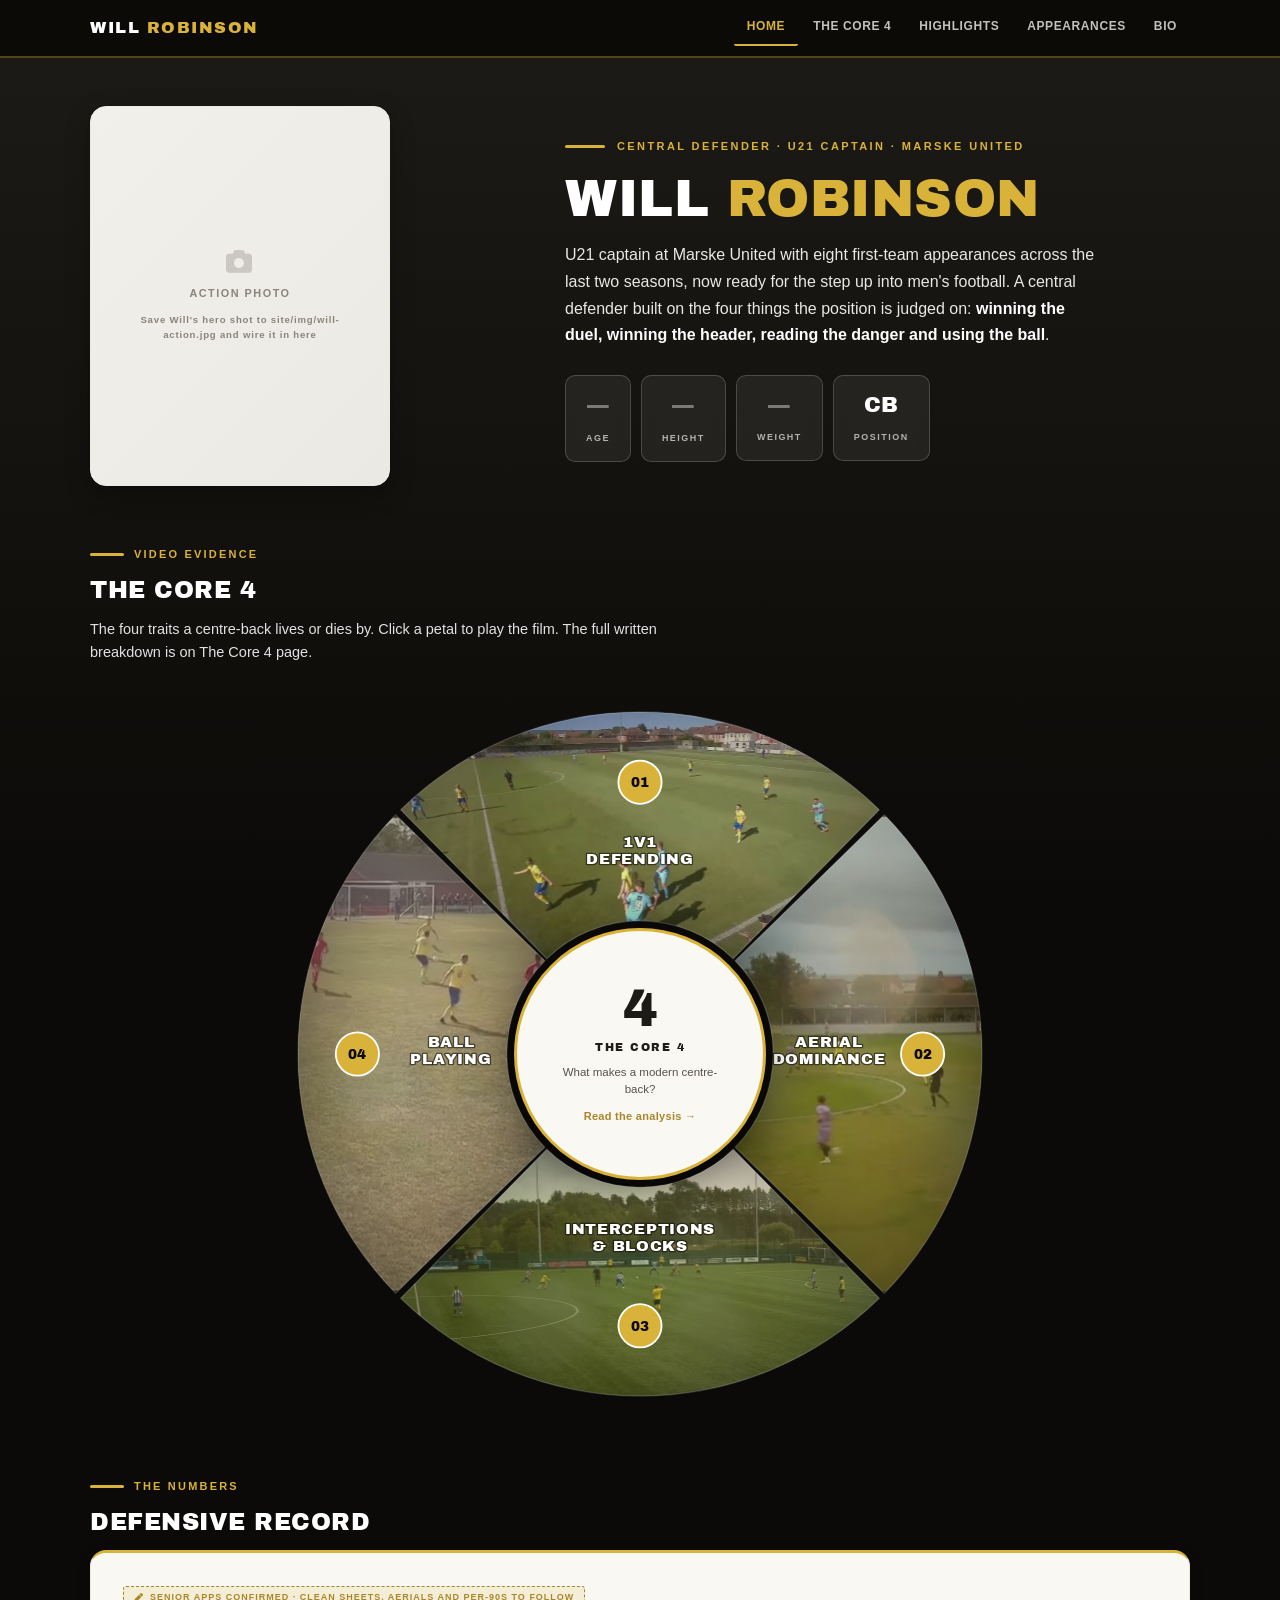
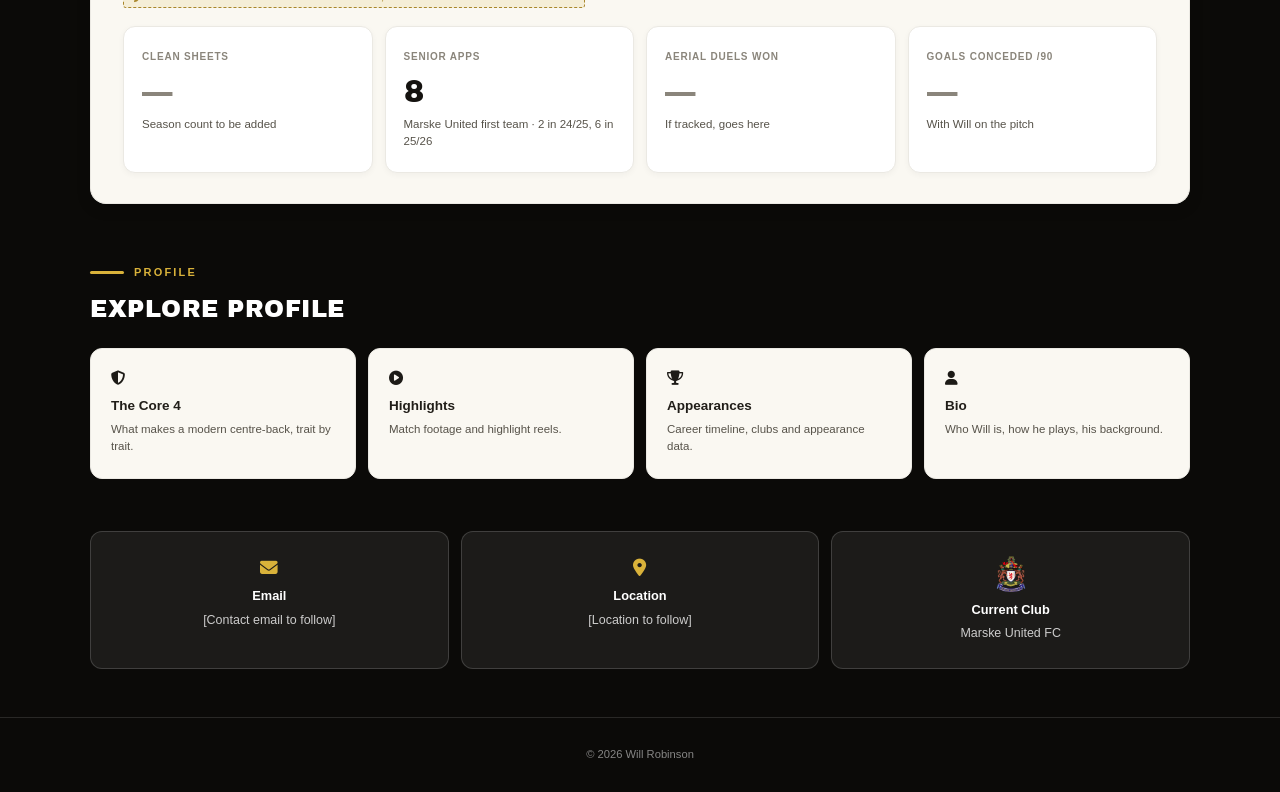
==== commit c591e162: "Update index.html" ====
--- a/index.html
+++ b/index.html
@@ -294,10 +294,10 @@
     <div class="hub-stage fi">
       <svg class="hub-svg" viewBox="0 0 800 800" xmlns="http://www.w3.org/2000/svg" role="img" aria-label="The Core 4 hub">
         <defs>
-          <pattern id="pp-1" patternUnits="userSpaceOnUse" x="143.28" y="20" width="513.44" height="270.88"><image href="img/petal-01.jpg" x="0" y="0" width="513.44" height="270.88" preserveAspectRatio="xMidYMid slice"/></pattern>
-          <pattern id="pp-2" patternUnits="userSpaceOnUse" x="509.12" y="143.28" width="270.88" height="513.44"><image href="img/petal-02.jpg" x="0" y="0" width="270.88" height="513.44" preserveAspectRatio="xMidYMid slice"/></pattern>
-          <pattern id="pp-3" patternUnits="userSpaceOnUse" x="143.28" y="509.12" width="513.44" height="270.88"><image href="img/petal-03.jpg" x="0" y="0" width="513.44" height="270.88" preserveAspectRatio="xMidYMid slice"/></pattern>
-          <pattern id="pp-4" patternUnits="userSpaceOnUse" x="20" y="143.28" width="270.88" height="513.44"><image href="img/petal-04.jpg" x="0" y="0" width="270.88" height="513.44" preserveAspectRatio="xMidYMid slice"/></pattern>
+          <pattern id="pp-1" patternUnits="userSpaceOnUse" x="134.13" y="20.00" width="531.74" height="274.26"><image href="img/petal-01.jpg" x="0" y="0" width="531.74" height="274.26" preserveAspectRatio="xMidYMid slice"/></pattern>
+          <pattern id="pp-2" patternUnits="userSpaceOnUse" x="505.74" y="134.13" width="274.26" height="531.74"><image href="img/petal-02.jpg" x="0" y="0" width="274.26" height="531.74" preserveAspectRatio="xMidYMid slice"/></pattern>
+          <pattern id="pp-3" patternUnits="userSpaceOnUse" x="134.13" y="505.74" width="531.74" height="274.26"><image href="img/petal-03.jpg" x="0" y="0" width="531.74" height="274.26" preserveAspectRatio="xMidYMid slice"/></pattern>
+          <pattern id="pp-4" patternUnits="userSpaceOnUse" x="20.00" y="134.13" width="274.26" height="531.74"><image href="img/petal-04.jpg" x="0" y="0" width="274.26" height="531.74" preserveAspectRatio="xMidYMid slice"/></pattern>
           <linearGradient id="pg-1" x1="0" y1="0" x2="0" y2="1">
             <stop offset="0%" stop-color="#33302A"/><stop offset="100%" stop-color="#14120F"/>
           </linearGradient>
@@ -318,33 +318,33 @@
         <g class="petals">
           <!-- 01 · 1v1 DEFENDING — top -->
           <a href="centre-back.html#t1" class="petal" data-video="videos/core4-01-1v1-defending.mp4" data-poster="img/poster-core4-01.jpg" data-vtitle="01 · 1v1 Defending" aria-label="1v1 Defending — play the film">
-            <path d="M 300.01 290.88 A 148 148 0 0 1 499.99 290.88 L 656.72 119.83 A 380 380 0 0 0 143.28 119.83 Z" fill="url(#pp-1)" class="petal-fill"/>
-            <path d="M 300.01 290.88 A 148 148 0 0 1 499.99 290.88 L 656.72 119.83 A 380 380 0 0 0 143.28 119.83 Z" fill="url(#petal-glow)"/>
-            <path d="M 300.01 290.88 A 148 148 0 0 1 499.99 290.88 L 656.72 119.83 A 380 380 0 0 0 143.28 119.83 Z" class="petal-stroke"/>
+            <path d="M 296.45 294.26 A 148 148 0 0 1 503.55 294.26 L 665.87 128.50 A 380 380 0 0 0 134.13 128.50 Z" fill="url(#pp-1)" class="petal-fill"/>
+            <path d="M 296.45 294.26 A 148 148 0 0 1 503.55 294.26 L 665.87 128.50 A 380 380 0 0 0 134.13 128.50 Z" fill="url(#petal-glow)"/>
+            <path d="M 296.45 294.26 A 148 148 0 0 1 503.55 294.26 L 665.87 128.50 A 380 380 0 0 0 134.13 128.50 Z" class="petal-stroke"/>
             <g transform="translate(400 98)"><g class="petal-roundel"><circle r="24" fill="#D9B23A" stroke="#fff" stroke-width="2"/><text class="petal-num" text-anchor="middle" dy="5.5">01</text></g></g>
             <text x="400" y="170" class="petal-title" text-anchor="middle"><tspan x="400" dy="0">1v1</tspan><tspan x="400" dy="19">Defending</tspan></text>
           </a>
           <!-- 02 · AERIAL DOMINANCE — right -->
           <a href="centre-back.html#t2" class="petal" data-video="videos/core4-02-aerial-dominance.mp4" data-poster="img/poster-core4-02.jpg" data-vtitle="02 · Aerial Dominance" aria-label="Aerial Dominance — play the film">
-            <path d="M 509.12 300.01 A 148 148 0 0 1 509.12 499.99 L 680.17 656.72 A 380 380 0 0 0 680.17 143.28 Z" fill="url(#pp-2)" class="petal-fill"/>
-            <path d="M 509.12 300.01 A 148 148 0 0 1 509.12 499.99 L 680.17 656.72 A 380 380 0 0 0 680.17 143.28 Z" fill="url(#petal-glow)"/>
-            <path d="M 509.12 300.01 A 148 148 0 0 1 509.12 499.99 L 680.17 656.72 A 380 380 0 0 0 680.17 143.28 Z" class="petal-stroke"/>
+            <path d="M 505.74 296.45 A 148 148 0 0 1 505.74 503.55 L 671.50 665.87 A 380 380 0 0 0 671.50 134.13 Z" fill="url(#pp-2)" class="petal-fill"/>
+            <path d="M 505.74 296.45 A 148 148 0 0 1 505.74 503.55 L 671.50 665.87 A 380 380 0 0 0 671.50 134.13 Z" fill="url(#petal-glow)"/>
+            <path d="M 505.74 296.45 A 148 148 0 0 1 505.74 503.55 L 671.50 665.87 A 380 380 0 0 0 671.50 134.13 Z" class="petal-stroke"/>
             <g transform="translate(714 400)"><g class="petal-roundel"><circle r="24" fill="#D9B23A" stroke="#fff" stroke-width="2"/><text class="petal-num" text-anchor="middle" dy="5.5">02</text></g></g>
             <text x="610" y="392" class="petal-title" text-anchor="middle"><tspan x="610" dy="0">Aerial</tspan><tspan x="610" dy="19">Dominance</tspan></text>
           </a>
           <!-- 03 · INTERCEPTIONS & BLOCKS — bottom -->
           <a href="centre-back.html#t3" class="petal" data-video="videos/core4-03-interceptions-blocks.mp4" data-poster="img/poster-core4-03.jpg" data-vtitle="03 · Interceptions &amp; Blocks" aria-label="Interceptions and Blocks — play the film">
-            <path d="M 499.99 509.12 A 148 148 0 0 1 300.01 509.12 L 143.28 680.17 A 380 380 0 0 0 656.72 680.17 Z" fill="url(#pp-3)" class="petal-fill"/>
-            <path d="M 499.99 509.12 A 148 148 0 0 1 300.01 509.12 L 143.28 680.17 A 380 380 0 0 0 656.72 680.17 Z" fill="url(#petal-glow)"/>
-            <path d="M 499.99 509.12 A 148 148 0 0 1 300.01 509.12 L 143.28 680.17 A 380 380 0 0 0 656.72 680.17 Z" class="petal-stroke"/>
+            <path d="M 503.55 505.74 A 148 148 0 0 1 296.45 505.74 L 134.13 671.50 A 380 380 0 0 0 665.87 671.50 Z" fill="url(#pp-3)" class="petal-fill"/>
+            <path d="M 503.55 505.74 A 148 148 0 0 1 296.45 505.74 L 134.13 671.50 A 380 380 0 0 0 665.87 671.50 Z" fill="url(#petal-glow)"/>
+            <path d="M 503.55 505.74 A 148 148 0 0 1 296.45 505.74 L 134.13 671.50 A 380 380 0 0 0 665.87 671.50 Z" class="petal-stroke"/>
             <g transform="translate(400 702)"><g class="petal-roundel"><circle r="24" fill="#D9B23A" stroke="#fff" stroke-width="2"/><text class="petal-num" text-anchor="middle" dy="5.5">03</text></g></g>
             <text x="400" y="600" class="petal-title" text-anchor="middle"><tspan x="400" dy="0">Interceptions</tspan><tspan x="400" dy="19">&amp; Blocks</tspan></text>
           </a>
           <!-- 04 · BALL-PLAYING — left -->
           <a href="centre-back.html#t4" class="petal" data-video="videos/core4-04-ball-playing.mp4" data-poster="img/poster-core4-04.jpg" data-vtitle="04 · Ball-Playing" aria-label="Ball-Playing — play the film">
-            <path d="M 290.88 499.99 A 148 148 0 0 1 290.88 300.01 L 119.83 143.28 A 380 380 0 0 0 119.83 656.72 Z" fill="url(#pp-4)" class="petal-fill"/>
-            <path d="M 290.88 499.99 A 148 148 0 0 1 290.88 300.01 L 119.83 143.28 A 380 380 0 0 0 119.83 656.72 Z" fill="url(#petal-glow)"/>
-            <path d="M 290.88 499.99 A 148 148 0 0 1 290.88 300.01 L 119.83 143.28 A 380 380 0 0 0 119.83 656.72 Z" class="petal-stroke"/>
+            <path d="M 294.26 503.55 A 148 148 0 0 1 294.26 296.45 L 128.50 134.13 A 380 380 0 0 0 128.50 665.87 Z" fill="url(#pp-4)" class="petal-fill"/>
+            <path d="M 294.26 503.55 A 148 148 0 0 1 294.26 296.45 L 128.50 134.13 A 380 380 0 0 0 128.50 665.87 Z" fill="url(#petal-glow)"/>
+            <path d="M 294.26 503.55 A 148 148 0 0 1 294.26 296.45 L 128.50 134.13 A 380 380 0 0 0 128.50 665.87 Z" class="petal-stroke"/>
             <g transform="translate(86 400)"><g class="petal-roundel"><circle r="24" fill="#D9B23A" stroke="#fff" stroke-width="2"/><text class="petal-num" text-anchor="middle" dy="5.5">04</text></g></g>
             <text x="190" y="392" class="petal-title" text-anchor="middle"><tspan x="190" dy="0">Ball</tspan><tspan x="190" dy="19">Playing</tspan></text>
           </a>
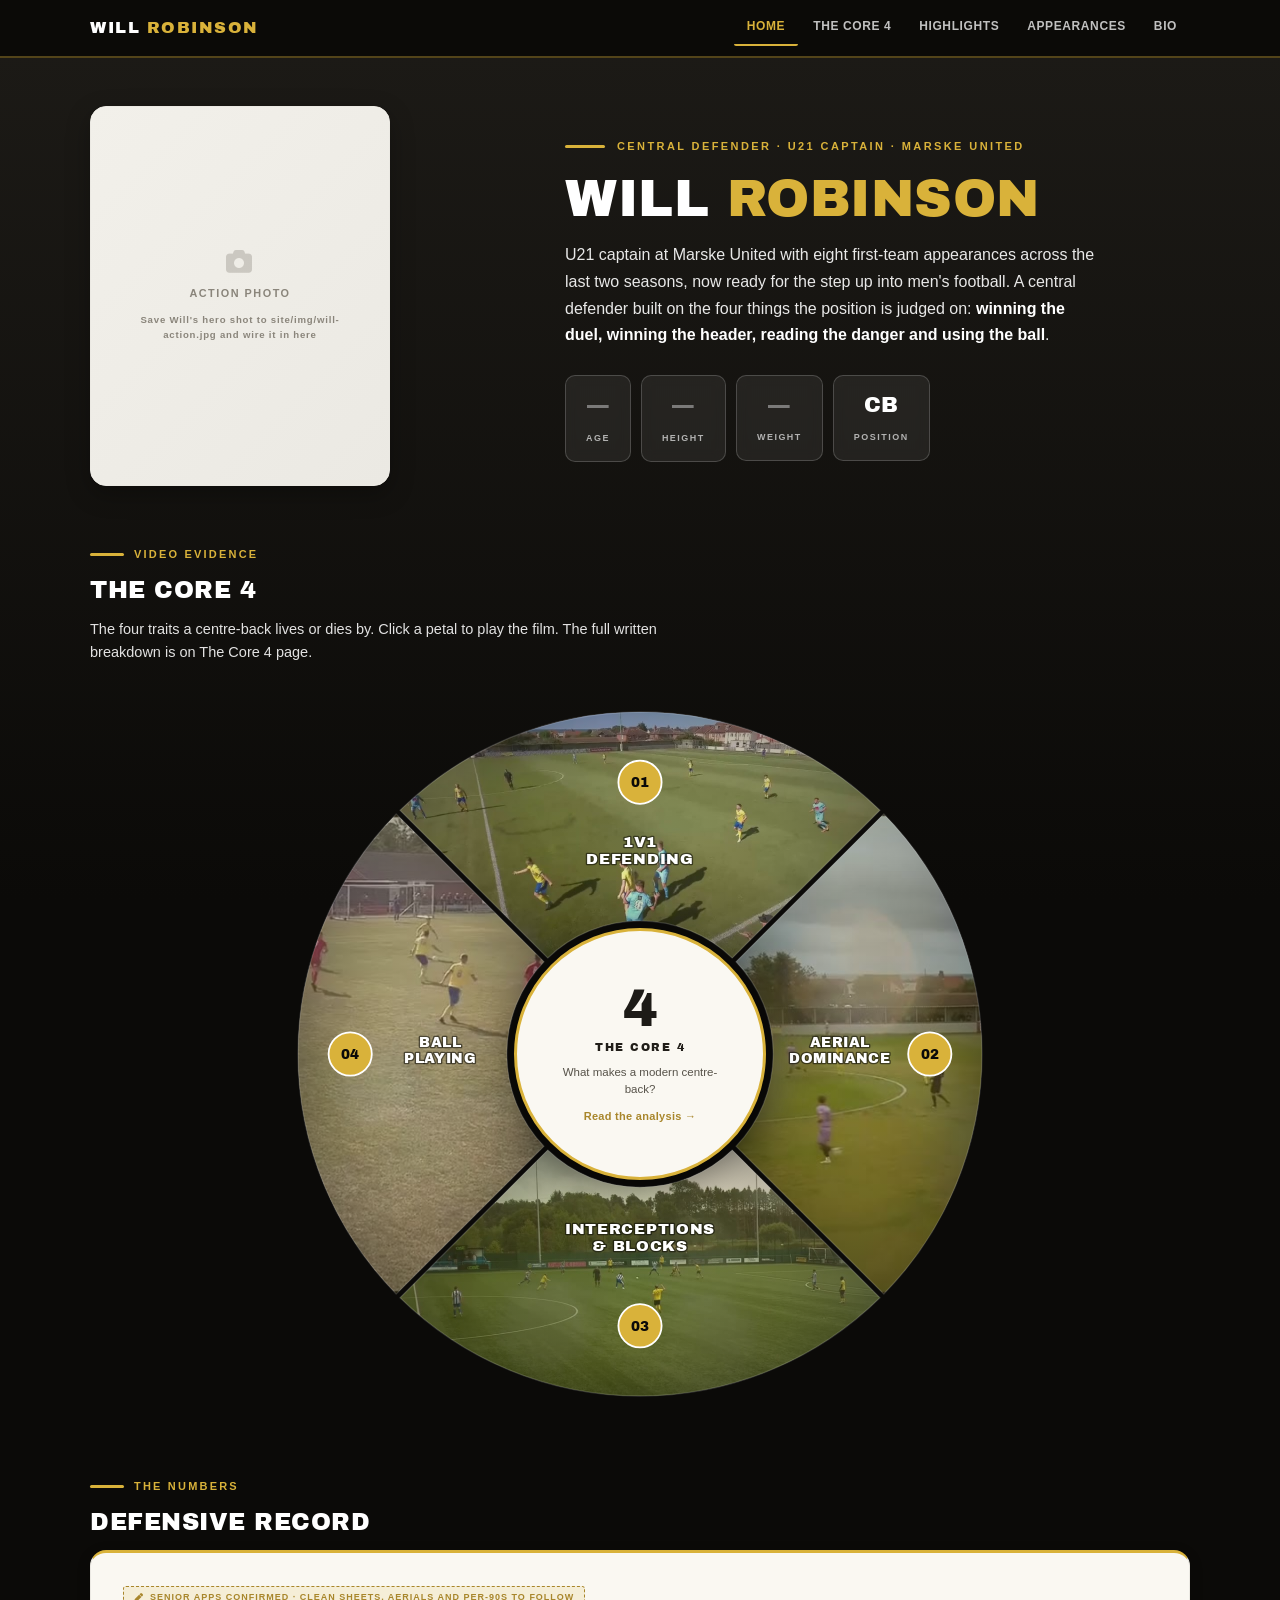
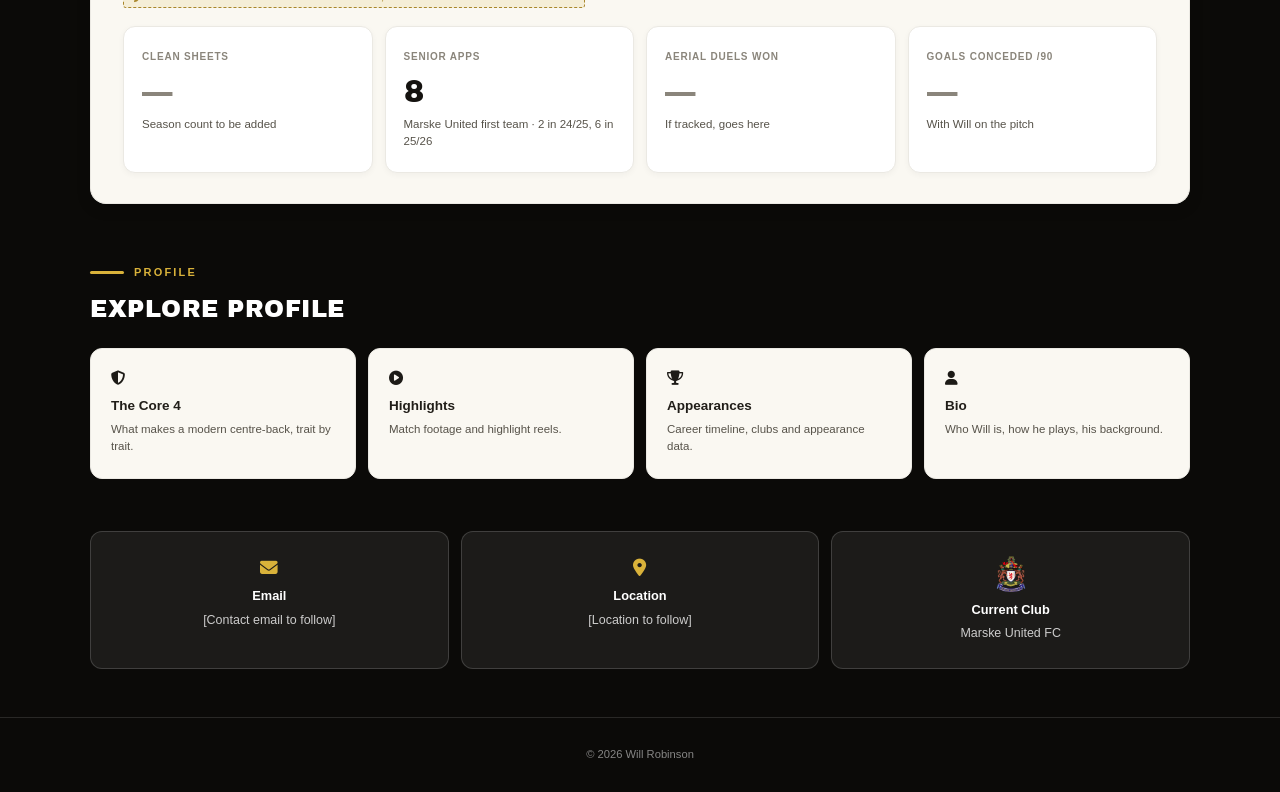
==== commit 27001723: "Update index.html" ====
--- a/index.html
+++ b/index.html
@@ -82,6 +82,7 @@
       paint-order: stroke; stroke: rgba(10,9,6,0.55); stroke-width: 3; stroke-linejoin: round;
       pointer-events: none;
     }
+    .hub-svg .petal-title-side { font-size: 15.5px; letter-spacing: 0.5px; }
     .hub-svg .petal-num {
       font-family: var(--font-display); font-size: 15px;
       fill: #0B0A08; pointer-events: none;
@@ -294,10 +295,10 @@
     <div class="hub-stage fi">
       <svg class="hub-svg" viewBox="0 0 800 800" xmlns="http://www.w3.org/2000/svg" role="img" aria-label="The Core 4 hub">
         <defs>
-          <pattern id="pp-1" patternUnits="userSpaceOnUse" x="134.13" y="20.00" width="531.74" height="274.26"><image href="img/petal-01.jpg" x="0" y="0" width="531.74" height="274.26" preserveAspectRatio="xMidYMid slice"/></pattern>
-          <pattern id="pp-2" patternUnits="userSpaceOnUse" x="505.74" y="134.13" width="274.26" height="531.74"><image href="img/petal-02.jpg" x="0" y="0" width="274.26" height="531.74" preserveAspectRatio="xMidYMid slice"/></pattern>
-          <pattern id="pp-3" patternUnits="userSpaceOnUse" x="134.13" y="505.74" width="531.74" height="274.26"><image href="img/petal-03.jpg" x="0" y="0" width="531.74" height="274.26" preserveAspectRatio="xMidYMid slice"/></pattern>
-          <pattern id="pp-4" patternUnits="userSpaceOnUse" x="20.00" y="134.13" width="274.26" height="531.74"><image href="img/petal-04.jpg" x="0" y="0" width="274.26" height="531.74" preserveAspectRatio="xMidYMid slice"/></pattern>
+          <pattern id="pp-1" patternUnits="userSpaceOnUse" x="133.43" y="20.00" width="533.14" height="273.25"><image href="img/petal-01.jpg" x="0" y="0" width="533.14" height="273.25" preserveAspectRatio="xMidYMid slice"/></pattern>
+          <pattern id="pp-2" patternUnits="userSpaceOnUse" x="506.75" y="133.43" width="273.25" height="533.14"><image href="img/petal-02.jpg" x="0" y="0" width="273.25" height="533.14" preserveAspectRatio="xMidYMid slice"/></pattern>
+          <pattern id="pp-3" patternUnits="userSpaceOnUse" x="133.43" y="506.75" width="533.14" height="273.25"><image href="img/petal-03.jpg" x="0" y="0" width="533.14" height="273.25" preserveAspectRatio="xMidYMid slice"/></pattern>
+          <pattern id="pp-4" patternUnits="userSpaceOnUse" x="20.00" y="133.43" width="273.25" height="533.14"><image href="img/petal-04.jpg" x="0" y="0" width="273.25" height="533.14" preserveAspectRatio="xMidYMid slice"/></pattern>
           <linearGradient id="pg-1" x1="0" y1="0" x2="0" y2="1">
             <stop offset="0%" stop-color="#33302A"/><stop offset="100%" stop-color="#14120F"/>
           </linearGradient>
@@ -318,35 +319,35 @@
         <g class="petals">
           <!-- 01 · 1v1 DEFENDING — top -->
           <a href="centre-back.html#t1" class="petal" data-video="videos/core4-01-1v1-defending.mp4" data-poster="img/poster-core4-01.jpg" data-vtitle="01 · 1v1 Defending" aria-label="1v1 Defending — play the film">
-            <path d="M 296.45 294.26 A 148 148 0 0 1 503.55 294.26 L 665.87 128.50 A 380 380 0 0 0 134.13 128.50 Z" fill="url(#pp-1)" class="petal-fill"/>
-            <path d="M 296.45 294.26 A 148 148 0 0 1 503.55 294.26 L 665.87 128.50 A 380 380 0 0 0 134.13 128.50 Z" fill="url(#petal-glow)"/>
-            <path d="M 296.45 294.26 A 148 148 0 0 1 503.55 294.26 L 665.87 128.50 A 380 380 0 0 0 134.13 128.50 Z" class="petal-stroke"/>
+            <path d="M 297.49 293.25 A 148 148 0 0 1 502.51 293.25 L 666.57 129.19 A 380 380 0 0 0 133.43 129.19 Z" fill="url(#pp-1)" class="petal-fill"/>
+            <path d="M 297.49 293.25 A 148 148 0 0 1 502.51 293.25 L 666.57 129.19 A 380 380 0 0 0 133.43 129.19 Z" fill="url(#petal-glow)"/>
+            <path d="M 297.49 293.25 A 148 148 0 0 1 502.51 293.25 L 666.57 129.19 A 380 380 0 0 0 133.43 129.19 Z" class="petal-stroke"/>
             <g transform="translate(400 98)"><g class="petal-roundel"><circle r="24" fill="#D9B23A" stroke="#fff" stroke-width="2"/><text class="petal-num" text-anchor="middle" dy="5.5">01</text></g></g>
             <text x="400" y="170" class="petal-title" text-anchor="middle"><tspan x="400" dy="0">1v1</tspan><tspan x="400" dy="19">Defending</tspan></text>
           </a>
           <!-- 02 · AERIAL DOMINANCE — right -->
           <a href="centre-back.html#t2" class="petal" data-video="videos/core4-02-aerial-dominance.mp4" data-poster="img/poster-core4-02.jpg" data-vtitle="02 · Aerial Dominance" aria-label="Aerial Dominance — play the film">
-            <path d="M 505.74 296.45 A 148 148 0 0 1 505.74 503.55 L 671.50 665.87 A 380 380 0 0 0 671.50 134.13 Z" fill="url(#pp-2)" class="petal-fill"/>
-            <path d="M 505.74 296.45 A 148 148 0 0 1 505.74 503.55 L 671.50 665.87 A 380 380 0 0 0 671.50 134.13 Z" fill="url(#petal-glow)"/>
-            <path d="M 505.74 296.45 A 148 148 0 0 1 505.74 503.55 L 671.50 665.87 A 380 380 0 0 0 671.50 134.13 Z" class="petal-stroke"/>
-            <g transform="translate(714 400)"><g class="petal-roundel"><circle r="24" fill="#D9B23A" stroke="#fff" stroke-width="2"/><text class="petal-num" text-anchor="middle" dy="5.5">02</text></g></g>
-            <text x="610" y="392" class="petal-title" text-anchor="middle"><tspan x="610" dy="0">Aerial</tspan><tspan x="610" dy="19">Dominance</tspan></text>
+            <path d="M 506.75 297.49 A 148 148 0 0 1 506.75 502.51 L 670.81 666.57 A 380 380 0 0 0 670.81 133.43 Z" fill="url(#pp-2)" class="petal-fill"/>
+            <path d="M 506.75 297.49 A 148 148 0 0 1 506.75 502.51 L 670.81 666.57 A 380 380 0 0 0 670.81 133.43 Z" fill="url(#petal-glow)"/>
+            <path d="M 506.75 297.49 A 148 148 0 0 1 506.75 502.51 L 670.81 666.57 A 380 380 0 0 0 670.81 133.43 Z" class="petal-stroke"/>
+            <g transform="translate(722 400)"><g class="petal-roundel"><circle r="24" fill="#D9B23A" stroke="#fff" stroke-width="2"/><text class="petal-num" text-anchor="middle" dy="5.5">02</text></g></g>
+            <text x="622" y="392" class="petal-title petal-title-side" text-anchor="middle"><tspan x="622" dy="0">Aerial</tspan><tspan x="622" dy="18">Dominance</tspan></text>
           </a>
           <!-- 03 · INTERCEPTIONS & BLOCKS — bottom -->
           <a href="centre-back.html#t3" class="petal" data-video="videos/core4-03-interceptions-blocks.mp4" data-poster="img/poster-core4-03.jpg" data-vtitle="03 · Interceptions &amp; Blocks" aria-label="Interceptions and Blocks — play the film">
-            <path d="M 503.55 505.74 A 148 148 0 0 1 296.45 505.74 L 134.13 671.50 A 380 380 0 0 0 665.87 671.50 Z" fill="url(#pp-3)" class="petal-fill"/>
-            <path d="M 503.55 505.74 A 148 148 0 0 1 296.45 505.74 L 134.13 671.50 A 380 380 0 0 0 665.87 671.50 Z" fill="url(#petal-glow)"/>
-            <path d="M 503.55 505.74 A 148 148 0 0 1 296.45 505.74 L 134.13 671.50 A 380 380 0 0 0 665.87 671.50 Z" class="petal-stroke"/>
+            <path d="M 502.51 506.75 A 148 148 0 0 1 297.49 506.75 L 133.43 670.81 A 380 380 0 0 0 666.57 670.81 Z" fill="url(#pp-3)" class="petal-fill"/>
+            <path d="M 502.51 506.75 A 148 148 0 0 1 297.49 506.75 L 133.43 670.81 A 380 380 0 0 0 666.57 670.81 Z" fill="url(#petal-glow)"/>
+            <path d="M 502.51 506.75 A 148 148 0 0 1 297.49 506.75 L 133.43 670.81 A 380 380 0 0 0 666.57 670.81 Z" class="petal-stroke"/>
             <g transform="translate(400 702)"><g class="petal-roundel"><circle r="24" fill="#D9B23A" stroke="#fff" stroke-width="2"/><text class="petal-num" text-anchor="middle" dy="5.5">03</text></g></g>
             <text x="400" y="600" class="petal-title" text-anchor="middle"><tspan x="400" dy="0">Interceptions</tspan><tspan x="400" dy="19">&amp; Blocks</tspan></text>
           </a>
           <!-- 04 · BALL-PLAYING — left -->
           <a href="centre-back.html#t4" class="petal" data-video="videos/core4-04-ball-playing.mp4" data-poster="img/poster-core4-04.jpg" data-vtitle="04 · Ball-Playing" aria-label="Ball-Playing — play the film">
-            <path d="M 294.26 503.55 A 148 148 0 0 1 294.26 296.45 L 128.50 134.13 A 380 380 0 0 0 128.50 665.87 Z" fill="url(#pp-4)" class="petal-fill"/>
-            <path d="M 294.26 503.55 A 148 148 0 0 1 294.26 296.45 L 128.50 134.13 A 380 380 0 0 0 128.50 665.87 Z" fill="url(#petal-glow)"/>
-            <path d="M 294.26 503.55 A 148 148 0 0 1 294.26 296.45 L 128.50 134.13 A 380 380 0 0 0 128.50 665.87 Z" class="petal-stroke"/>
-            <g transform="translate(86 400)"><g class="petal-roundel"><circle r="24" fill="#D9B23A" stroke="#fff" stroke-width="2"/><text class="petal-num" text-anchor="middle" dy="5.5">04</text></g></g>
-            <text x="190" y="392" class="petal-title" text-anchor="middle"><tspan x="190" dy="0">Ball</tspan><tspan x="190" dy="19">Playing</tspan></text>
+            <path d="M 293.25 502.51 A 148 148 0 0 1 293.25 297.49 L 129.19 133.43 A 380 380 0 0 0 129.19 666.57 Z" fill="url(#pp-4)" class="petal-fill"/>
+            <path d="M 293.25 502.51 A 148 148 0 0 1 293.25 297.49 L 129.19 133.43 A 380 380 0 0 0 129.19 666.57 Z" fill="url(#petal-glow)"/>
+            <path d="M 293.25 502.51 A 148 148 0 0 1 293.25 297.49 L 129.19 133.43 A 380 380 0 0 0 129.19 666.57 Z" class="petal-stroke"/>
+            <g transform="translate(78 400)"><g class="petal-roundel"><circle r="24" fill="#D9B23A" stroke="#fff" stroke-width="2"/><text class="petal-num" text-anchor="middle" dy="5.5">04</text></g></g>
+            <text x="178" y="392" class="petal-title petal-title-side" text-anchor="middle"><tspan x="178" dy="0">Ball</tspan><tspan x="178" dy="18">Playing</tspan></text>
           </a>
         </g>
       </svg>
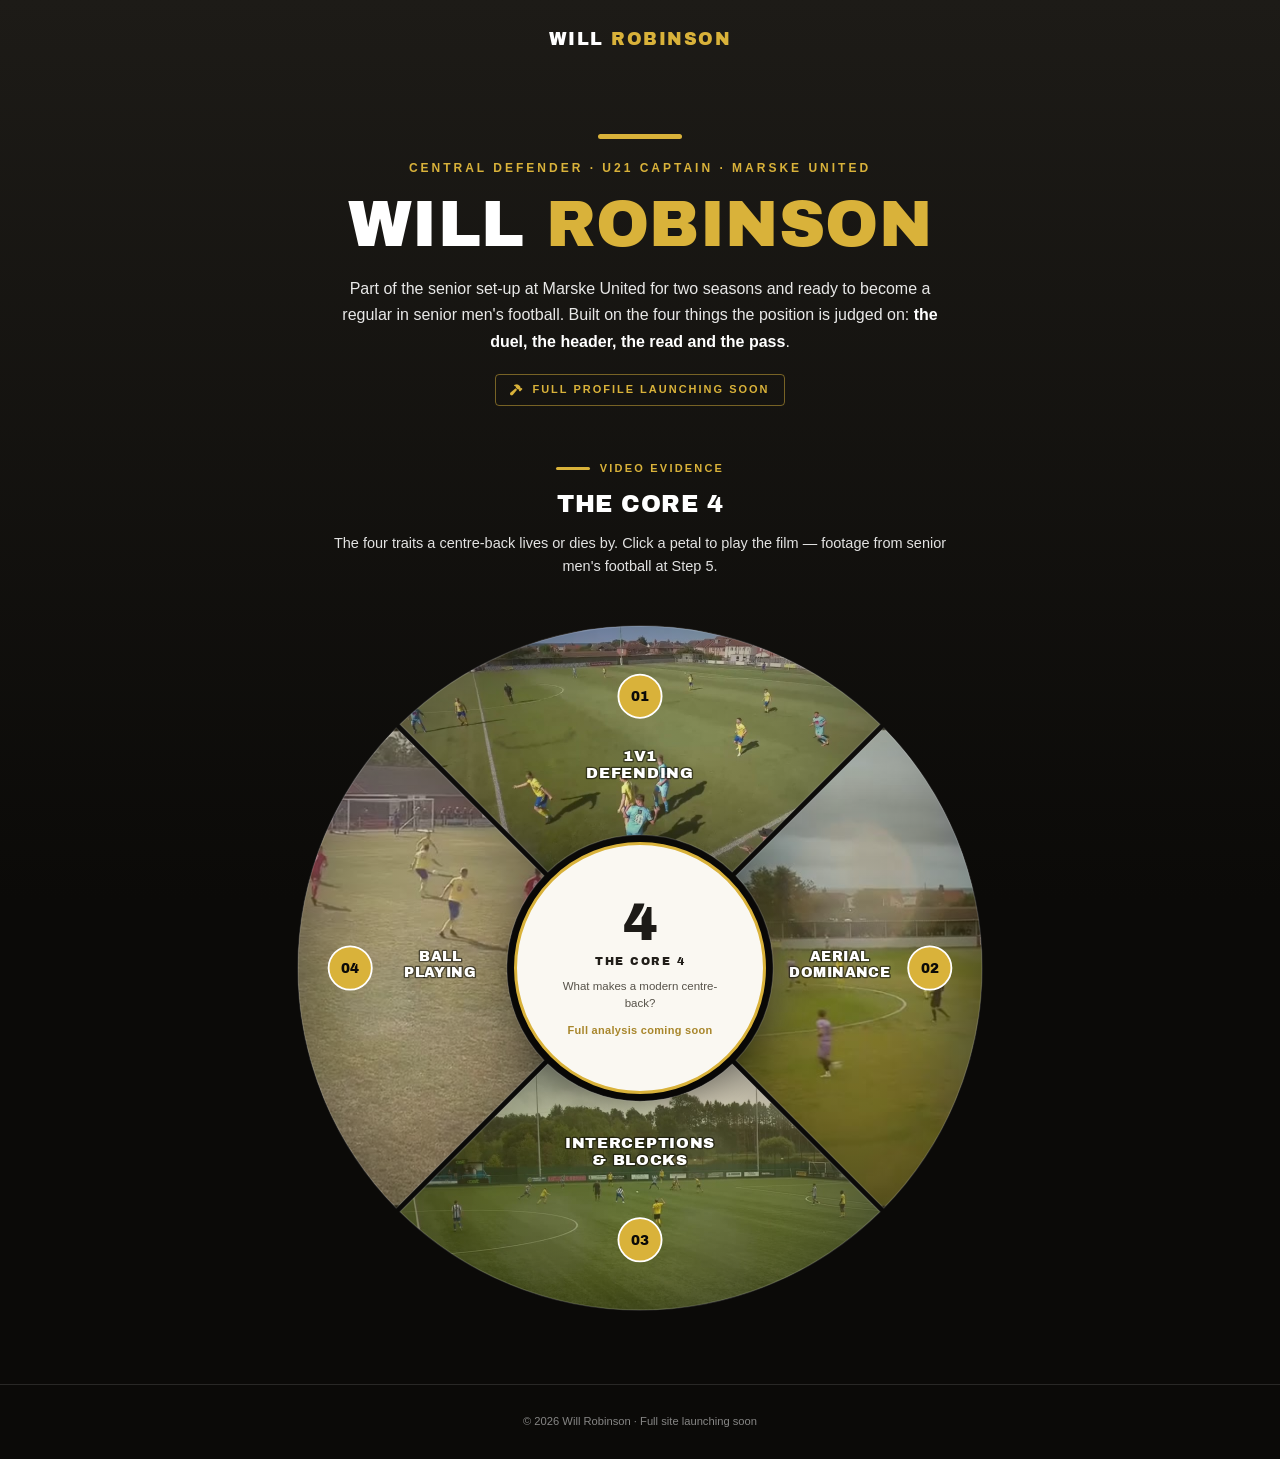
==== commit 6a3ef5d1: "Fixes" ====
--- a/index.html
+++ b/index.html
@@ -4,7 +4,8 @@
   <meta charset="UTF-8">
   <meta name="viewport" content="width=device-width, initial-scale=1.0">
   <meta name="referrer" content="strict-origin-when-cross-origin">
-  <title>Will Robinson — Central Defender | The Core 4</title>
+  <title>Will Robinson — Centre Back | The Core 4</title>
+  <meta name="description" content="Will Robinson, centre back. Part of the Marske United senior set-up for two seasons and ready to become a regular in senior men's football. Watch the Core 4: match footage of the four traits a modern centre-back is judged on.">
   <link rel="preconnect" href="https://fonts.googleapis.com">
   <link rel="preconnect" href="https://fonts.gstatic.com" crossorigin>
   <link href="https://fonts.googleapis.com/css2?family=Archivo+Black&display=swap" rel="stylesheet">
@@ -49,6 +50,27 @@
     .hero-stat strong { display: block; font-family: var(--font-display); font-size: 1.35rem; font-weight: 400; color: #fff; }
     .hero-stat small { font-size: 0.56rem; color: rgba(255,255,255,0.65); text-transform: uppercase; letter-spacing: 1.5px; font-weight: 700; }
     .hero-stat.is-ph strong { color: rgba(255,255,255,0.4); }
+
+    /* HOLDING PAGE */
+    .hold-head { padding: 26px 0 6px; text-align: center; }
+    .hold-brand { font-family: var(--font-display); font-size: 1.1rem; color: #fff; text-transform: uppercase; letter-spacing: 1.5px; }
+    .hold-brand em { font-style: normal; color: var(--gold); }
+    .hold-intro { text-align: center; margin: 26px auto 46px; max-width: 720px; }
+    .hold-rule { width: 84px; height: 5px; background: var(--gold); border-radius: 3px; margin: 0 auto 20px; }
+    .hold-eyebrow { font-size: 12px; font-weight: 700; letter-spacing: 3px; color: var(--gold); text-transform: uppercase; margin-bottom: 14px; }
+    .hold-intro h1 { font-family: var(--font-display); font-size: clamp(40px, 7vw, 64px); font-weight: 400; line-height: 1.02; color: #fff; text-transform: uppercase; letter-spacing: 0.5px; margin-bottom: 18px; }
+    .hold-intro h1 span { color: var(--gold); }
+    .hold-sub { font-size: 16px; color: rgba(255,255,255,0.9); line-height: 1.68; margin: 0 auto 18px; max-width: 620px; }
+    .hold-sub strong { color: #fff; font-weight: 700; }
+    .hold-soon {
+      display: inline-flex; align-items: center; gap: 8px;
+      padding: 6px 14px; border: 1px solid rgba(217,178,58,0.5); border-radius: 4px;
+      color: var(--gold); font-size: 11px; font-weight: 800;
+      text-transform: uppercase; letter-spacing: 2px;
+    }
+    /* Holding page: centre the hub label block */
+    .hub-label-centred { text-align: center; }
+    .hub-label-centred .on-dark-p { margin-left: auto; margin-right: auto; }
 
     /* SECTION LABELS on dark */
     .on-dark-label {
@@ -244,51 +266,28 @@
 </head>
 <body>
 
-<!-- NAV -->
-<nav class="nav">
-  <div class="wrap">
-    <a href="index.html" class="nav-brand">Will <em>Robinson</em></a>
-    <button class="nav-ham" id="navHam"><i class="fas fa-bars"></i></button>
-    <ul class="nav-links" id="navLinks">
-      <li><a href="index.html" class="on">Home</a></li>
-      <li><a href="centre-back.html">The Core 4</a></li>
-      <li><a href="highlights.html">Highlights</a></li>
-      <li><a href="appearances.html">Appearances</a></li>
-      <li><a href="bio.html">Bio</a></li>
-    </ul>
-  </div>
-</nav>
+<!-- HOLDING HEADER -->
+<header class="hold-head">
+  <span class="hold-brand">Will <em>Robinson</em></span>
+</header>
 
 <div class="page">
 
-  <!-- HERO -->
-  <div class="hero fi">
-    <div class="hero-photo">
-      <div class="ph-media" style="width:100%;height:100%;border-radius:0;border:none;">
-        <i class="fas fa-camera"></i>
-        <span>Action photo</span>
-        <small>Save Will's hero shot to site/img/will-action.jpg and wire it in here</small>
-      </div>
-    </div>
-    <div>
-      <div class="hero-eyebrow">Central Defender &middot; U21 Captain &middot; Marske United</div>
-      <h1>Will <span>Robinson</span></h1>
-      <p class="hero-sub">U21 captain at Marske United with eight first-team appearances across the last two seasons, now ready for the step up into men's football. A central defender built on the four things the position is judged on: <strong>winning the duel, winning the header, reading the danger and using the ball</strong>.</p>
-      <div class="hero-stats">
-        <div class="hero-stat is-ph"><strong>—</strong><small>Age</small></div>
-        <div class="hero-stat is-ph"><strong>—</strong><small>Height</small></div>
-        <div class="hero-stat is-ph"><strong>—</strong><small>Weight</small></div>
-        <div class="hero-stat"><strong>CB</strong><small>Position</small></div>
-      </div>
-    </div>
+  <!-- HOLDING INTRO -->
+  <div class="hold-intro fi">
+    <div class="hold-rule"></div>
+    <div class="hold-eyebrow">Central Defender &middot; U21 Captain &middot; Marske United</div>
+    <h1>Will <span>Robinson</span></h1>
+    <p class="hold-sub">Part of the senior set-up at Marske United for two seasons and ready to become a regular in senior men's football. Built on the four things the position is judged on: <strong>the duel, the header, the read and the pass</strong>.</p>
+    <span class="hold-soon"><i class="fas fa-hammer"></i> Full profile launching soon</span>
   </div>
 
   <!-- HUB: THE CORE 4 -->
   <div class="hub">
-    <div class="hub-label">
+    <div class="hub-label hub-label-centred">
       <div class="on-dark-label">Video Evidence</div>
       <h2 class="on-dark-h2">The Core 4</h2>
-      <p class="on-dark-p">The four traits a centre-back lives or dies by. Click a petal to play the film. The full written breakdown is on The Core 4 page.</p>
+      <p class="on-dark-p">The four traits a centre-back lives or dies by. Click a petal to play the film — footage from senior men's football at Step 5.</p>
     </div>
 
     <!-- Desktop / tablet: 4-quadrant SVG hub -->
@@ -318,7 +317,7 @@
         </defs>
         <g class="petals">
           <!-- 01 · 1v1 DEFENDING — top -->
-          <a href="centre-back.html#t1" class="petal" data-video="videos/core4-01-1v1-defending.mp4" data-poster="img/poster-core4-01.jpg" data-vtitle="01 · 1v1 Defending" aria-label="1v1 Defending — play the film">
+          <a class="petal" data-video="videos/core4-01-1v1-defending.mp4" data-poster="img/poster-core4-01.jpg" data-vtitle="01 · 1v1 Defending" aria-label="1v1 Defending — play the film">
             <path d="M 297.49 293.25 A 148 148 0 0 1 502.51 293.25 L 666.57 129.19 A 380 380 0 0 0 133.43 129.19 Z" fill="url(#pp-1)" class="petal-fill"/>
             <path d="M 297.49 293.25 A 148 148 0 0 1 502.51 293.25 L 666.57 129.19 A 380 380 0 0 0 133.43 129.19 Z" fill="url(#petal-glow)"/>
             <path d="M 297.49 293.25 A 148 148 0 0 1 502.51 293.25 L 666.57 129.19 A 380 380 0 0 0 133.43 129.19 Z" class="petal-stroke"/>
@@ -326,7 +325,7 @@
             <text x="400" y="170" class="petal-title" text-anchor="middle"><tspan x="400" dy="0">1v1</tspan><tspan x="400" dy="19">Defending</tspan></text>
           </a>
           <!-- 02 · AERIAL DOMINANCE — right -->
-          <a href="centre-back.html#t2" class="petal" data-video="videos/core4-02-aerial-dominance.mp4" data-poster="img/poster-core4-02.jpg" data-vtitle="02 · Aerial Dominance" aria-label="Aerial Dominance — play the film">
+          <a class="petal" data-video="videos/core4-02-aerial-dominance.mp4" data-poster="img/poster-core4-02.jpg" data-vtitle="02 · Aerial Dominance" aria-label="Aerial Dominance — play the film">
             <path d="M 506.75 297.49 A 148 148 0 0 1 506.75 502.51 L 670.81 666.57 A 380 380 0 0 0 670.81 133.43 Z" fill="url(#pp-2)" class="petal-fill"/>
             <path d="M 506.75 297.49 A 148 148 0 0 1 506.75 502.51 L 670.81 666.57 A 380 380 0 0 0 670.81 133.43 Z" fill="url(#petal-glow)"/>
             <path d="M 506.75 297.49 A 148 148 0 0 1 506.75 502.51 L 670.81 666.57 A 380 380 0 0 0 670.81 133.43 Z" class="petal-stroke"/>
@@ -334,7 +333,7 @@
             <text x="622" y="392" class="petal-title petal-title-side" text-anchor="middle"><tspan x="622" dy="0">Aerial</tspan><tspan x="622" dy="18">Dominance</tspan></text>
           </a>
           <!-- 03 · INTERCEPTIONS & BLOCKS — bottom -->
-          <a href="centre-back.html#t3" class="petal" data-video="videos/core4-03-interceptions-blocks.mp4" data-poster="img/poster-core4-03.jpg" data-vtitle="03 · Interceptions &amp; Blocks" aria-label="Interceptions and Blocks — play the film">
+          <a class="petal" data-video="videos/core4-03-interceptions-blocks.mp4" data-poster="img/poster-core4-03.jpg" data-vtitle="03 · Interceptions &amp; Blocks" aria-label="Interceptions and Blocks — play the film">
             <path d="M 502.51 506.75 A 148 148 0 0 1 297.49 506.75 L 133.43 670.81 A 380 380 0 0 0 666.57 670.81 Z" fill="url(#pp-3)" class="petal-fill"/>
             <path d="M 502.51 506.75 A 148 148 0 0 1 297.49 506.75 L 133.43 670.81 A 380 380 0 0 0 666.57 670.81 Z" fill="url(#petal-glow)"/>
             <path d="M 502.51 506.75 A 148 148 0 0 1 297.49 506.75 L 133.43 670.81 A 380 380 0 0 0 666.57 670.81 Z" class="petal-stroke"/>
@@ -342,7 +341,7 @@
             <text x="400" y="600" class="petal-title" text-anchor="middle"><tspan x="400" dy="0">Interceptions</tspan><tspan x="400" dy="19">&amp; Blocks</tspan></text>
           </a>
           <!-- 04 · BALL-PLAYING — left -->
-          <a href="centre-back.html#t4" class="petal" data-video="videos/core4-04-ball-playing.mp4" data-poster="img/poster-core4-04.jpg" data-vtitle="04 · Ball-Playing" aria-label="Ball-Playing — play the film">
+          <a class="petal" data-video="videos/core4-04-ball-playing.mp4" data-poster="img/poster-core4-04.jpg" data-vtitle="04 · Ball-Playing" aria-label="Ball-Playing — play the film">
             <path d="M 293.25 502.51 A 148 148 0 0 1 293.25 297.49 L 129.19 133.43 A 380 380 0 0 0 129.19 666.57 Z" fill="url(#pp-4)" class="petal-fill"/>
             <path d="M 293.25 502.51 A 148 148 0 0 1 293.25 297.49 L 129.19 133.43 A 380 380 0 0 0 129.19 666.57 Z" fill="url(#petal-glow)"/>
             <path d="M 293.25 502.51 A 148 148 0 0 1 293.25 297.49 L 129.19 133.43 A 380 380 0 0 0 129.19 666.57 Z" class="petal-stroke"/>
@@ -353,35 +352,35 @@
       </svg>
 
       <!-- Centre disc -->
-      <a href="centre-back.html" class="hub-center">
+      <div class="hub-center" style="cursor: default;">
         <div class="num">4</div>
         <div class="lbl">The Core 4</div>
         <div class="sub">What makes a modern centre-back?</div>
-        <div class="cta">Read the analysis →</div>
-      </a>
+        <div class="cta">Full analysis coming soon</div>
+      </div>
     </div>
 
     <!-- Mobile fallback -->
     <div class="hub-mobile">
-      <a href="centre-back.html" class="m-center">
+      <div class="m-center">
         <div class="num">4</div>
         <div class="lbl">The Core 4</div>
-        <div class="cta">Read the analysis →</div>
-      </a>
+        <div class="cta">Full analysis coming soon</div>
+      </div>
       <div class="hub-mobile-list">
-        <a href="centre-back.html#t1" class="m-tile" data-video="videos/core4-01-1v1-defending.mp4" data-poster="img/poster-core4-01.jpg" data-vtitle="01 · 1v1 Defending">
+        <a class="m-tile" data-video="videos/core4-01-1v1-defending.mp4" data-poster="img/poster-core4-01.jpg" data-vtitle="01 · 1v1 Defending">
           <div class="m-tile-thumb"><img src="img/petal-01.jpg" alt=""><span class="m-thumb-num">01</span></div>
           <div class="m-tile-body"><h3>1v1 Defending</h3><p>Win the duel, force it wide</p></div>
         </a>
-        <a href="centre-back.html#t2" class="m-tile" data-video="videos/core4-02-aerial-dominance.mp4" data-poster="img/poster-core4-02.jpg" data-vtitle="02 · Aerial Dominance">
+        <a class="m-tile" data-video="videos/core4-02-aerial-dominance.mp4" data-poster="img/poster-core4-02.jpg" data-vtitle="02 · Aerial Dominance">
           <div class="m-tile-thumb"><img src="img/petal-02.jpg" alt=""><span class="m-thumb-num">02</span></div>
           <div class="m-tile-body"><h3>Aerial Dominance</h3><p>First to the ball in both boxes</p></div>
         </a>
-        <a href="centre-back.html#t3" class="m-tile" data-video="videos/core4-03-interceptions-blocks.mp4" data-poster="img/poster-core4-03.jpg" data-vtitle="03 · Interceptions &amp; Blocks">
+        <a class="m-tile" data-video="videos/core4-03-interceptions-blocks.mp4" data-poster="img/poster-core4-03.jpg" data-vtitle="03 · Interceptions &amp; Blocks">
           <div class="m-tile-thumb"><img src="img/petal-03.jpg" alt=""><span class="m-thumb-num">03</span></div>
           <div class="m-tile-body"><h3>Interceptions &amp; Blocks</h3><p>Read danger early, kill it</p></div>
         </a>
-        <a href="centre-back.html#t4" class="m-tile" data-video="videos/core4-04-ball-playing.mp4" data-poster="img/poster-core4-04.jpg" data-vtitle="04 · Ball-Playing">
+        <a class="m-tile" data-video="videos/core4-04-ball-playing.mp4" data-poster="img/poster-core4-04.jpg" data-vtitle="04 · Ball-Playing">
           <div class="m-tile-thumb"><img src="img/petal-04.jpg" alt=""><span class="m-thumb-num">04</span></div>
           <div class="m-tile-body"><h3>Ball-Playing</h3><p>Break the first line from the back</p></div>
         </a>
@@ -389,88 +388,10 @@
     </div>
   </div>
 
-  <!-- NUMBERS — placeholder strip -->
-  <div class="numbers-section fi">
-    <div class="on-dark-label">The Numbers</div>
-    <h2 class="on-dark-h2">Defensive Record</h2>
-    <div class="numbers-card">
-      <span class="ph-chip"><i class="fas fa-pen"></i> Senior apps confirmed &middot; clean sheets, aerials and per-90s to follow</span>
-      <div class="numbers-grid">
-        <div class="stat-card">
-          <div class="s-label">Clean Sheets</div>
-          <div class="s-val ph-val">—</div>
-          <div class="s-detail">Season count to be added</div>
-        </div>
-        <div class="stat-card">
-          <div class="s-label">Senior Apps</div>
-          <div class="s-val">8</div>
-          <div class="s-detail">Marske United first team &middot; 2 in 24/25, 6 in 25/26</div>
-        </div>
-        <div class="stat-card">
-          <div class="s-label">Aerial Duels Won</div>
-          <div class="s-val ph-val">—</div>
-          <div class="s-detail">If tracked, goes here</div>
-        </div>
-        <div class="stat-card">
-          <div class="s-label">Goals Conceded /90</div>
-          <div class="s-val ph-val">—</div>
-          <div class="s-detail">With Will on the pitch</div>
-        </div>
-      </div>
-    </div>
-  </div>
-
-  <!-- EXPLORE -->
-  <div class="explore fi">
-    <div class="on-dark-label">Profile</div>
-    <h2 class="on-dark-h2">Explore Profile</h2>
-    <div class="explore-grid">
-      <a href="centre-back.html" class="explore-card">
-        <i class="fas fa-shield-halved"></i>
-        <h3>The Core 4</h3>
-        <p>What makes a modern centre-back, trait by trait.</p>
-      </a>
-      <a href="highlights.html" class="explore-card">
-        <i class="fas fa-play-circle"></i>
-        <h3>Highlights</h3>
-        <p>Match footage and highlight reels.</p>
-      </a>
-      <a href="appearances.html" class="explore-card">
-        <i class="fas fa-trophy"></i>
-        <h3>Appearances</h3>
-        <p>Career timeline, clubs and appearance data.</p>
-      </a>
-      <a href="bio.html" class="explore-card">
-        <i class="fas fa-user"></i>
-        <h3>Bio</h3>
-        <p>Who Will is, how he plays, his background.</p>
-      </a>
-    </div>
-  </div>
-
-  <!-- CONTACT -->
-  <div class="contact-row fi">
-    <div class="contact-card">
-      <i class="fas fa-envelope"></i>
-      <h4>Email</h4>
-      <p>[Contact email to follow]</p>
-    </div>
-    <div class="contact-card">
-      <i class="fas fa-map-marker-alt"></i>
-      <h4>Location</h4>
-      <p>[Location to follow]</p>
-    </div>
-    <div class="contact-card">
-      <img src="img/badge-marske.png" alt="Marske United FC crest" style="width: 36px; height: 36px; object-fit: contain; margin: 0 auto 8px;">
-      <h4>Current Club</h4>
-      <p>Marske United FC</p>
-    </div>
-  </div>
-
 </div>
 
 <footer class="foot">
-  <div class="wrap"><p>&copy; 2026 Will Robinson</p></div>
+  <div class="wrap"><p>&copy; 2026 Will Robinson &middot; Full site launching soon</p></div>
 </footer>
 
 <!-- VIDEO MODAL -->
